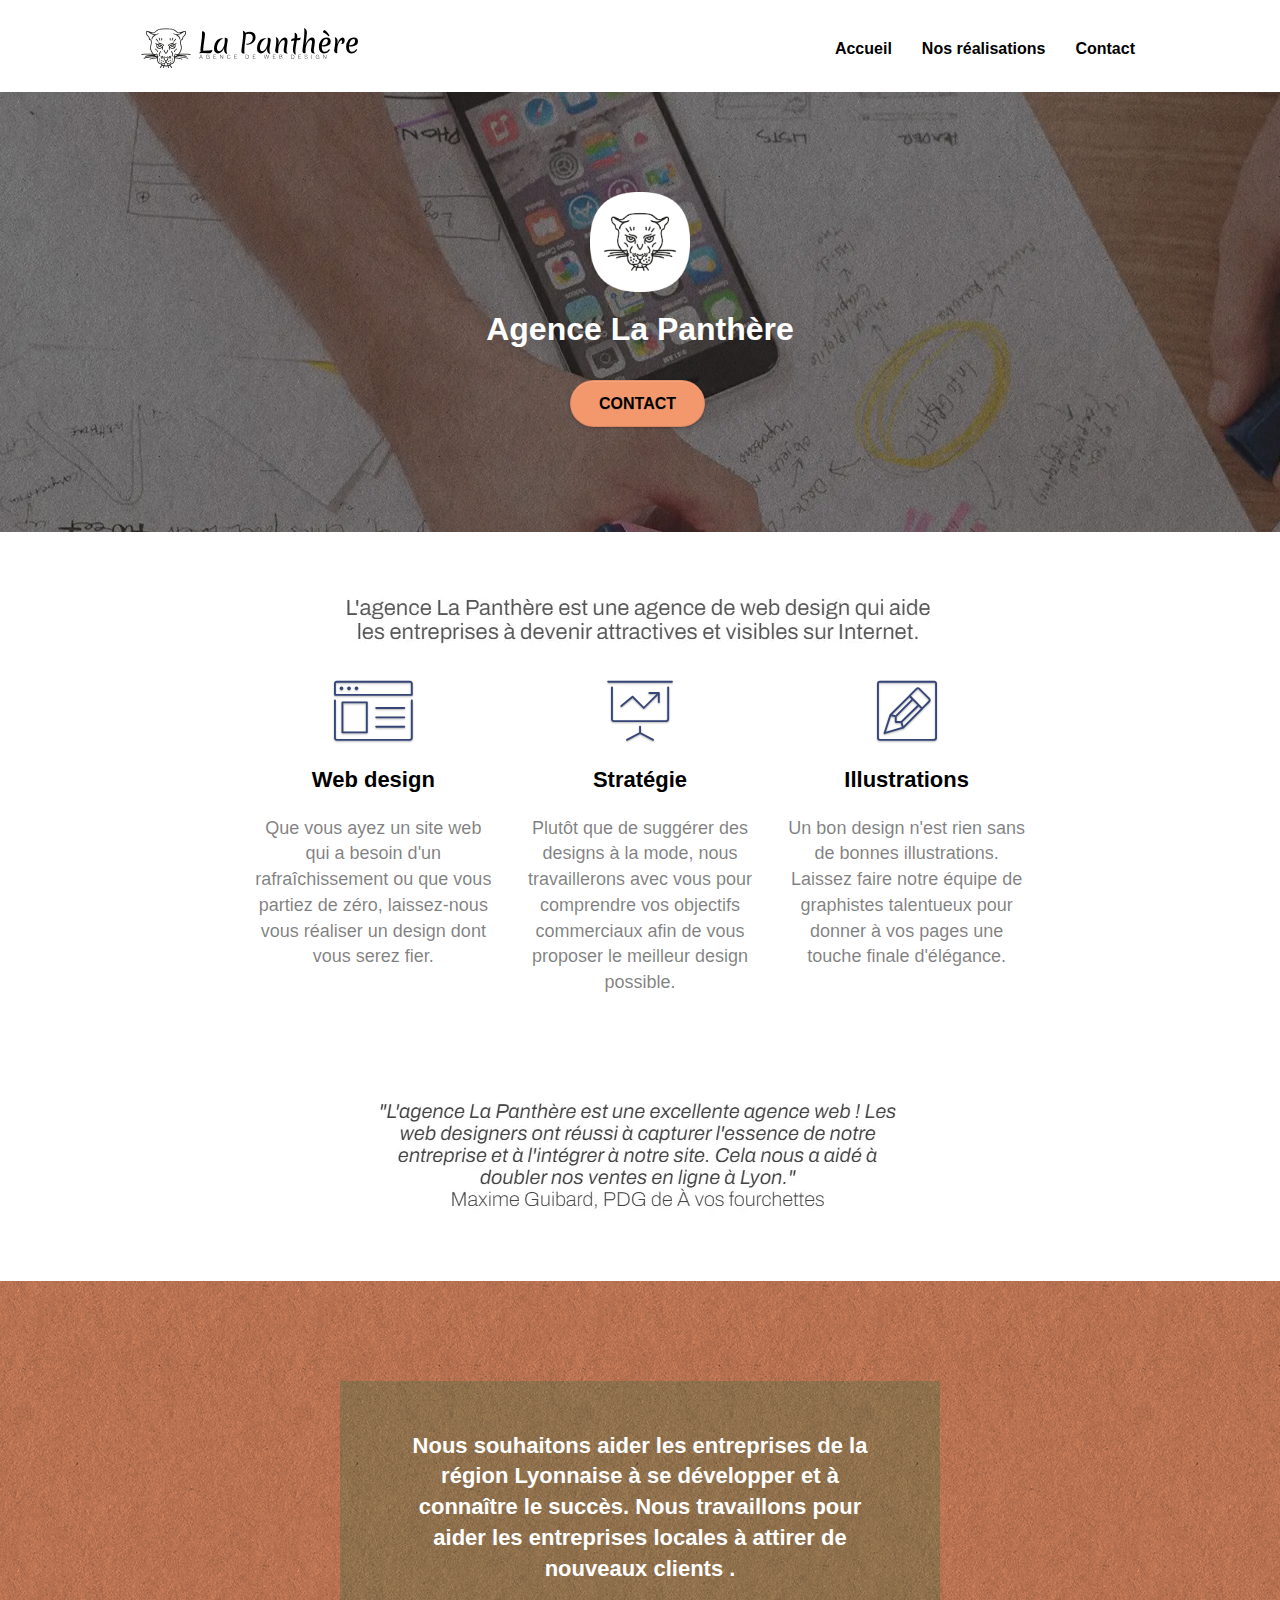
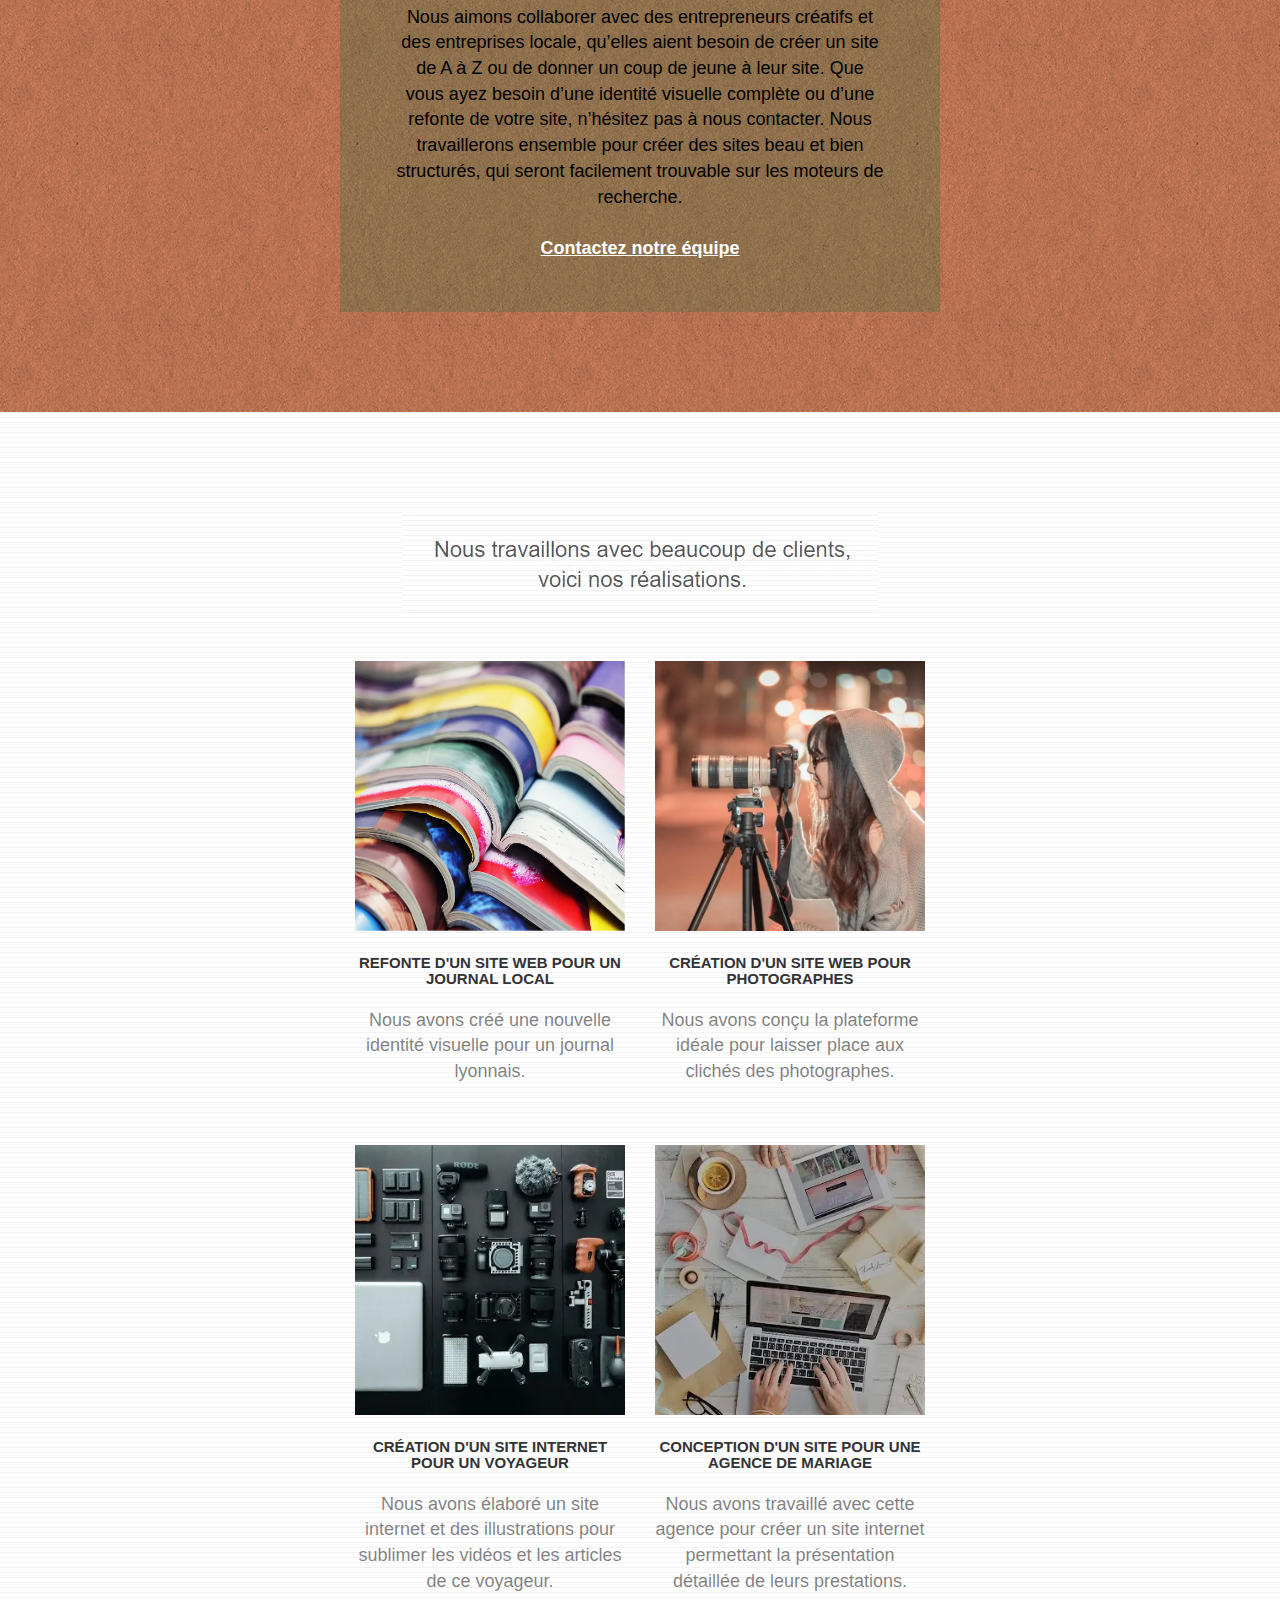
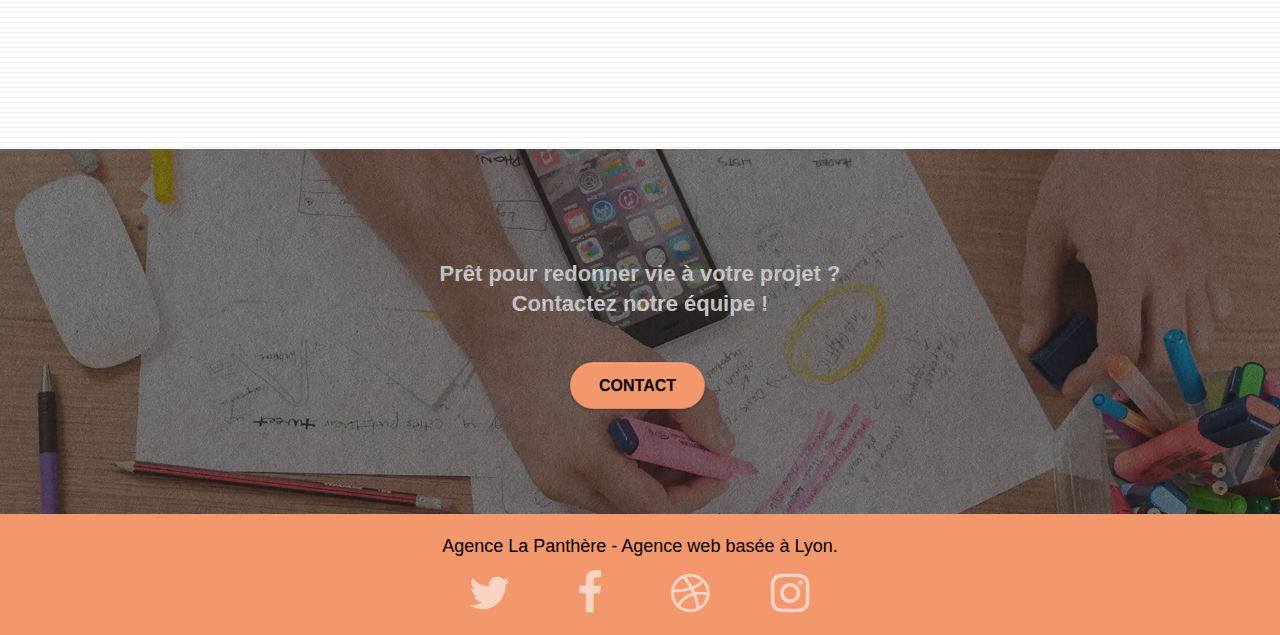
==== index.html @ e170b50f "semantique" ====
<!doctype html>
<html lang="fr">
<head>
    <meta charset="utf-8">
    
    <meta name="description" content="Agence la Panthère est une agence web et SEO, basée sur Lyon , créer votre site web">
    <meta name="viewport" content="width=device-width, initial-scale=1.0, viewport-fit=cover">
    <link rel="shortcut icon" type="image/png" href="favicon.jpg">
    
	<link rel="stylesheet" type="text/css" href="./css/bootstrap.css">
	<link rel="stylesheet" type="text/css" href="style.css">
	<link rel="stylesheet" type="text/css" href="./css/font-awesome.css">
	<link rel="stylesheet" type="text/css" href="./css/et-line.css">
	
    
	<!--<script src="./js/jquery-2.1.0.js"></script>-->
	<!--<script src="./js/bootstrap.js"></script>-->
	<!--<script src="./js/blocs.js"></script>-->
	<!--<script src="./js/jquery.touchSwipe.js"></script>-->
	<!--<script src="./js/gmaps.js" defer></script>-->
    <title>Agence La Panthère</title>

    
<!-- Analytics -->
 
<!-- Analytics END -->
    
</head>
<body>
<!-- Principal conteneur -->
<div class="page-container">
    
<!-- bloc-0 -->
<header class="bloc bgc-white l-bloc " id="bloc-0">
	<div class="container bloc-sm">

		<nav class="navbar row">
			<div class="navbar-header">
				<a class="navbar-brand" href="index.html"><img src="img/agence-la-panthere-monochrome.svg" alt="paris web design logo agence web meilleure agence" height="40" ></a>
				<button id="nav-toggle" type="button" class="ui-navbar-toggle navbar-toggle" data-toggle="collapse" data-target=".navbar-1">
					<span class="sr-only">Toggle navigation</span><span class="icon-bar"></span><span class="icon-bar"></span><span class="icon-bar"></span>
				</button>
			</div>
			<div class="collapse navbar-collapse navbar-1 special-dropdown-nav">
				<ul class="site-navigation nav navbar-nav">
					<li>
						<a href="index.html">Accueil</a>
					</li>
					<li>
						<!-- Ajout du lien ancre le bloc portfolio -->
						<a href="#bloc-4-portfolio">Nos réalisations</a>
					</li>
					<li>
						<a href="contact.html">Contact</a>
					</li>
				</ul>
			</div>
		</nav>
	</div>
</header>
<!-- bloc-0 END -->

<!-- bloc-1-presentation -->
<main>
	<section class="bloc bgc-dark-slate-blue bg-banniere d-bloc bg-t-edge bloc-bg-texture texture-paper b-parallax" id="bloc-1-hero">
		<div class="container bloc-lg">
			<div class="row tight-width-whitespace">
				<div class="col-sm-12">
					<img src="img/logo.webp" class="center-block image-resize-mode" width="100" alt="Agence La Panthère, agence web paris, création logo paris" >
					<h1 class="text-center hero-bloc-text tc-white ">
						Agence La Panthère
					</h1>
					<div class="text-center">
						<a href="contact.html" class="btn btn-lg btn-clean btn-rd cta-hero btn-atomic-tangerine" id="cta-hero">Contact</a>
					</div>
				</div>
			</div>
		</div>
	</section>
	<!-- bloc-1-presentation END -->

	<!-- bloc-2-services -->
	<section class="bloc bgc-white l-bloc" id="bloc-2-services">
		<div class="container bloc-md">
			<div class="row">
				<div class="col-sm-12 text-center">
					<img alt="agence web, agence web paris, web design paris, stratégie web" src="img/title.webp" >
				</div>
			</div>
			<div class="row voffset-lg med-width-whitespace">
				<article class="col-sm-4">
					<div class="text-center">
						<span class="et-icon-browser sm-shadow icon-dark-slate-blue icons icon-lg"></span>
					</div>
					<h2 class="mg-md text-center">
						Web design
					</h2>
					<p class="text-center ">
						Que vous ayez un site web qui a besoin d'un rafraîchissement ou que vous partiez de zéro, laissez-nous vous réaliser un design dont vous serez fier.
					</p>
				</article>
				<article class="col-sm-4">
					<div class="text-center">
						<span class="et-icon-presentation sm-shadow icon-dark-slate-blue icons icon-lg"></span>
					</div>
					<h2 class="mg-md text-center">
						Stratégie
					</h2>
					<p class="text-center ">
						Plutôt que de suggérer des designs à la mode, nous travaillerons avec vous pour comprendre vos objectifs commerciaux afin de vous proposer le meilleur design possible.<br>
					</p>
				</article>
				<article class="col-sm-4">
					<div class="text-center">
						<span class="et-icon-edit sm-shadow icon-dark-slate-blue icons icon-lg"></span>
					</div>
					<h2 class="mg-md text-center">
						Illustrations
					</h2>
					<p class="text-center ">
						Un bon design n'est rien sans de bonnes illustrations. Laissez faire notre équipe de graphistes talentueux pour donner à vos pages une touche finale d'élégance.
					</p>
				</article>
			</div>
			<div class="row voffset-lg voffset">
				<div class="col-xs-12 col-md-8 col-md-offset-2 text-center">
					<img alt="agence web, agence web paris, web design paris, stratégie web" src="img/citation.webp" >
				</div>
			</div>
		</div>
	</section>
	<!-- bloc-2-services END -->

	<!-- bloc-3-description -->
	<section class="bloc tc-white bgc-atomic-tangerine bg-presentation d-bloc bloc-bg-texture texture-paper b-parallax" id="bloc-3-what-i-do">
		<div class="container bloc-lg">
			<div class="row tight-width-whitespace black-background">
				<div class="col-sm-12">
					<h2 class="mg-md text-center tc-white">
						Nous souhaitons aider les entreprises de la région Lyonnaise à se développer et à connaître le succès. Nous travaillons pour aider les entreprises locales à attirer de nouveaux clients .<br>
					</h2>
					<p class="text-center white">
						Nous aimons collaborer avec des entrepreneurs créatifs et des entreprises locale, qu’elles aient besoin de créer un site de A à Z ou de donner un coup de jeune à leur site. Que vous ayez besoin d’une identité visuelle complète ou d’une refonte de votre site, n’hésitez pas à nous contacter. Nous travaillerons ensemble pour créer des sites beau et bien structurés, qui seront facilement trouvable sur les moteurs de recherche. <br><br><a class="ltc-white bold-link" href="page2.html">Contactez notre équipe</a><br>
					</p>
				</div>
			</div>
		</div>
	</section>
	<!-- bloc-3-description END -->

	<!-- bloc-4-portfolio -->
	<section class="bloc bgc-white bg-lines-h2-bg bg-repeat l-bloc" id="bloc-4-portfolio">
		<div class="container bloc-lg">
			<div class="row">
				<div class="col-sm-12 text-center">
					<img alt="agence web, agence web paris, web design paris, stratégie web" src="img/title2.webp" >
				</div>
			</div>
			<div class="row tight-width-whitespace portfolio-row">
				<div class="col-sm-6">
					<figure>
						<a href="#" data-lightbox="img/journal_local.webp" data-gallery-id="gallery-1" data-caption="Refonte d'un site web pour un journal local" data-frame="snapshot-lb"><img src="img/journal_local.webp" alt="paris web design logo agence web meilleure agence et refonte site web journal" class="img-responsive portfolio-thumb" ></a>
						<h3 class="mg-md text-center">
							Refonte d'un site web pour un journal local
						</h3>
					</figure>
					<p class="text-center">
						Nous avons créé une nouvelle identité visuelle pour un journal lyonnais.
					</p>
				</div>
				<div class="col-sm-6">
					<figure>
						<a href="#" data-lightbox="img/photographe.webp" data-gallery-id="gallery-1" data-caption="Création d'un site web pour photographes" data-frame="snapshot-lb"><img src="img/photographe.webp" class="img-responsive portfolio-thumb" alt="paris web design logo agence web meilleure agence, Création d'un site web pour photographes" ></a>
						<h3 class="mg-md text-center">
							Création d'un site web pour photographes
						</h3>
					</figure>
					<p class="text-center">
						Nous avons conçu la plateforme idéale pour laisser place aux clichés des photographes.
					</p>
				</div>
			</div>
			<div class="row tight-width-whitespace portfolio-row">
				<div class="col-sm-6">
					<figure>
						<a href="#" data-lightbox="img/voyageur.webp" data-gallery-id="gallery-1" data-caption="Création d'un site internet pour un voyageur" data-frame="snapshot-lb"><img src="img/voyageur.webp" class="img-responsive portfolio-thumb" alt="paris web design logo agence web meilleure agence, Création d'un site web pour voyageur"></a>
						<h3 class="mg-md text-center">
							Création d'un site internet pour un voyageur
						</h3>
					</figure>
					<p class="text-center">
						Nous avons élaboré un site internet et des illustrations pour sublimer les vidéos et les articles de ce voyageur.
					</p>
				</div>
				<div class="col-sm-6">
					<figure>
						<a href="#" data-lightbox="img/agence_mariage.webp" data-gallery-id="gallery-1" data-caption="Conception d'un site pour une agence de mariage" data-frame="snapshot-lb"><img src="img/agence_mariage.webp" class="img-responsive portfolio-thumb" alt="paris web design logo agence web meilleure agence, Création d'un site web pour agence de mariage" ></a>
						<h3 class="mg-md text-center">
							Conception d'un site pour une agence de mariage
						</h3>
					</figure>
					<p class="text-center">
						Nous avons travaillé avec cette agence pour créer un site internet permettant la présentation détaillée de leurs prestations.
					</p>
				</div>
			</div>
		</div>
	</section>
	<!-- bloc-4-portfolio END -->

	<!-- bloc-5-contact -->
	<section class="bloc bgc-dark-slate-blue bg-banniere d-bloc bloc-bg-texture texture-paper" id="bloc-5-cta">
		<div class="container bloc-lg">
			<div class="row">
				<h2 class="mg-md text-center tc-white">
					Prêt pour redonner vie à votre projet ?<br>Contactez notre équipe !
				</h2>
				<div class="col-sm-12 text-center">
					<a href="contact.html" class="btn btn-atomic-tangerine btn-clean btn-rd btn-lg cta-hero">Contact</a>
				</div>
			</div>
		</div>
	</section>
</main>
<!-- bloc-5-contact END -->

<!-- Footer - bloc-8 -->
<footer class="bloc bgc-atomic-tangerine d-bloc" id="bloc-8">
	<div class="container bloc-sm">
		<div class="row">
			<div class="col-sm-12">
				<p class="text-center white">
					Agence La Panthère - Agence web basée à Lyon.<br>
				</p>
				<div class="row row-no-gutters social">
					<div class="col-sm-3">
						<div class="text-center">
							<a class="social" href="https://twitter.com/?lang=fr" target="_blank" title="Twitter" rel="noreferrer noopener"><span class="fa fa-twitter icon-md"></span></a>
						</div>
					</div>
					<div class="col-sm-3">
						<div class="text-center">
							<a class="social" href="https://fr-fr.facebook.com/" target="_blank" title="Facebook" rel="noreferrer noopener"><span class="fa fa-facebook icon-md"></span></a>
						</div>
					</div>
					<div class="col-sm-3">
						<div class="text-center">
							<a class="social" href="https://dribbble.com/" target="_blank" title="Dribbble" rel="noreferrer noopener"><span class="fa fa-dribbble icon-md"></span></a>
						</div>
					</div>
					<div class="col-sm-3">
						<div class="text-center">
							<a class="social" href="https://www.instagram.com/?hl=fr" target="_blank" title="Instagram" rel="noreferrer noopener"><span class="fa fa-instagram icon-md"></span></a>
						</div>
					</div>
				</div>
			</div>
		</div>
	</div>
</footer>
<!-- Footer - bloc-8 END -->

</div>
<!-- Principal conteneur END -->
    

</body>
</html>
---- style.css ----
body {
    margin: 0;
    padding: 0;
    background: #FFF;
    overflow-x: hidden;
    -webkit-font-smoothing: antialiased;
    -moz-osx-font-smoothing: grayscale;
}

a,
button {
    transition: all .3s ease-in-out;
    outline: none!important;
}

a:hover {
    text-decoration: none;
    cursor: pointer;
}

#page-loading-blocs-notifaction {
    position: fixed;
    top: 0;
    bottom: 0;
    width: 100%;
    z-index: 100000;
    background: #FFFFFF url("img/pageload-spinner.gif") no-repeat center center;
}

.bloc {
    width: 100%;
    clear: both;
    background: 50% 50% no-repeat;
    padding: 0 50px;
    -webkit-background-size: cover;
    -moz-background-size: cover;
    -o-background-size: cover;
    background-size: cover;
    position: relative;
}

.bloc .container {
    padding-left: 0;
    padding-right: 0;
}

.bloc-lg {
    padding: 100px 50px;
}

.bloc-md {
    padding: 50px;
}

.bloc-sm {
    padding: 20px 50px;
}

.bg-center,
.bg-l-edge,
.bg-r-edge,
.bg-t-edge,
.bg-b-edge,
.bg-tl-edge,
.bg-bl-edge,
.bg-tr-edge,
.bg-br-edge,
.bg-repeat {
    -webkit-background-size: auto!important;
    -moz-background-size: auto!important;
    -o-background-size: auto!important;
    background-size: auto!important;
}

.bg-repeat {
    background: repeat;
}

.bg-t-edge {
    background: top no-repeat;
}

.bloc-bg-texture::before {
    content: "";
    background-size: 2px 2px;
    position: absolute;
    top: 0;
    bottom: 0;
    left: 0;
    right: 0;
}

.texture-paper::before {
    background: url("img/texture-paper.png");
    background-size: 280px 280px;
}

.b-parallax {
    background-attachment: fixed;
}

.d-bloc {
    color: rgba(255, 255, 255, .7);
}

.d-bloc button:hover {
    color: rgba(255, 255, 255, .9);
}

.d-bloc .icon-round,
.d-bloc .icon-square,
.d-bloc .icon-rounded,
.d-bloc .icon-semi-rounded-a,
.d-bloc .icon-semi-rounded-b {
    border-color: rgba(255, 255, 255, .9);
}

.d-bloc .divider-h span {
    border-color: rgba(255, 255, 255, .2);
}

.d-bloc .a-btn,
.d-bloc .navbar a,
.d-bloc .navbar-brand,
.d-bloc a .icon-sm,
.d-bloc a .icon-md,
.d-bloc a .icon-lg,
.d-bloc a .icon-xl,
.d-bloc h1 a,
.d-bloc h2 a,
.d-bloc h3 a,
.d-bloc h4 a,
.d-bloc h5 a,
.d-bloc h6 a,
.d-bloc p a {
    color: rgba(255, 255, 255, .6);
}

.d-bloc .a-btn:hover,
.d-bloc .navbar a:hover,
.d-bloc .navbar-brand:hover,
.d-bloc a:hover .icon-sm,
.d-bloc a:hover .icon-md,
.d-bloc a:hover .icon-lg,
.d-bloc a:hover .icon-xl,
.d-bloc h1 a:hover,
.d-bloc h2 a:hover,
.d-bloc h3 a:hover,
.d-bloc h4 a:hover,
.d-bloc h5 a:hover,
.d-bloc h6 a:hover,
.d-bloc p a:hover {
    color: rgba(255, 255, 255, 1);
}

.d-bloc .navbar-toggle .icon-bar {
    background: rgba(255, 255, 255, 1);
}

.d-bloc .btn-wire,
.d-bloc .btn-wire:hover {
    color: rgba(255, 255, 255, 1);
    border-color: rgba(255, 255, 255, 1);
}

.d-bloc .panel {
    color: rgba(0, 0, 0, .5);
}

.d-bloc .panel button:hover {
    color: rgba(0, 0, 0, .7);
}

.d-bloc .panel icon {
    border-color: rgba(0, 0, 0, .7);
}

.d-bloc .panel .divider-h span {
    border-color: rgba(0, 0, 0, .1);
}

.d-bloc .panel .a-btn {
    color: rgba(0, 0, 0, .6);
}

.d-bloc .panel .a-btn:hover {
    color: rgba(0, 0, 0, 1);
}

.d-bloc .panel .btn-wire,
.d-bloc .panel .btn-wire:hover {
    color: rgba(0, 0, 0, .7);
    border-color: rgba(0, 0, 0, .3);
}

.d-bloc .panel,
.l-bloc {
    color: rgba(0, 0, 0, .5);
}

.d-bloc .panel button:hover,
.l-bloc button:hover {
    color: rgba(0, 0, 0, .7);
}

.l-bloc .icon-round,
.l-bloc .icon-square,
.l-bloc .icon-rounded,
.l-bloc .icon-semi-rounded-a,
.l-bloc .icon-semi-rounded-b {
    border-color: rgba(0, 0, 0, .7);
}

.d-bloc .panel .divider-h span,
.l-bloc .divider-h span {
    border-color: rgba(0, 0, 0, .1);
}

.d-bloc .panel .a-btn,
.l-bloc .a-btn,
.l-bloc .navbar a,
.l-bloc .navbar-brand,
.l-bloc a .icon-sm,
.l-bloc a .icon-md,
.l-bloc a .icon-lg,
.l-bloc a .icon-xl,
.l-bloc h1 a,
.l-bloc h2 a,
.l-bloc h3 a,
.l-bloc h4 a,
.l-bloc h5 a,
.l-bloc h6 a,
.l-bloc p a {
    color: rgba(0, 0, 0, .6);
}

.d-bloc .panel .a-btn:hover,
.l-bloc .a-btn:hover,
.l-bloc .navbar a:hover,
.l-bloc .navbar-brand:hover,
.l-bloc a:hover .icon-sm,
.l-bloc a:hover .icon-md,
.l-bloc a:hover .icon-lg,
.l-bloc a:hover .icon-xl,
.l-bloc h1 a:hover,
.l-bloc h2 a:hover,
.l-bloc h3 a:hover,
.l-bloc h4 a:hover,
.l-bloc h5 a:hover,
.l-bloc h6 a:hover,
.l-bloc p a:hover {
    color: rgba(0, 0, 0, 1);
}

.l-bloc .navbar-toggle .icon-bar {
    color: rgba(0, 0, 0, .6);
}

.d-bloc .panel .btn-wire,
.d-bloc .panel .btn-wire:hover,
.l-bloc .btn-wire,
.l-bloc .btn-wire:hover {
    color: rgba(0, 0, 0, .7);
    border-color: rgba(0, 0, 0, .3);
}

.voffset {
    margin-top: 30px;
}

.voffset-lg {
    margin-top: 80px;
}

.row-no-gutters {
    margin-right: 0;
    margin-left: 0;
}

.row.row-no-gutters > [class^="col-"],
.row.row-no-gutters > [class*=" col-"] {
    padding-right: 0;
    padding-left: 0;
}

#bloc-1-hero h1 {
    font-size: 32px;
}

.navbar {
    margin-bottom: 0;
    z-index: 1;
}

.navbar-brand {
    height: auto;
    padding: 3px 15px;
    font-size: 25px;
    font-weight: normal;
    font-weight: 600;
    line-height: 44px;
}

.navbar-brand img {
    max-height: 200px;
    margin: 0 5px 0 0;
    display: inline;
}

.navbar-brand img[src$=svg] {
    min-width: 100px;
}

.nav-center .navbar-brand img {
    margin: 0;
}

.navbar .nav {
    padding-top: 2px;
    margin-right: -16px;
    float: right;
    z-index: 1;
}

.nav > li {
    float: left;
    margin-top: 4px;
    font-size: 16px;
}

.navbar-nav .open .dropdown-menu > li > a {
    text-align: inherit;
}

.nav > li a:hover,
.nav > li a:focus {
    background: transparent;
}

.navbar-toggle {
    margin: 10px 10px 0 0;
    border: 0px;
}

.navbar-toggle:hover {
    background: transparent!important;
}

.navbar-toggle .icon-bar {
    background-color: rgba(0, 0, 0, .5);
    width: 26px;
}

.nav-invert .navbar .nav {
    float: left;
}

.nav-invert .navbar-header,
.nav-invert .navbar-brand {
    float: right;
    position: relative;
    z-index: 2;
}

@media (min-width: 768px) {
    .site-navigation {
        position: absolute;
        top: 50%;
        right: 20px;
        transform: translate(0, -50%);
        -webkit-transform: translateY(-50%);
    }
    .nav > li .dropdown-menu a,
    .nav > li .dropdown-menu a:hover {
        color: #484848;
    }
    .nav-invert .site-navigation {
        left: 0;
        right: 0;
    }
    .nav-center {
        text-align: center;
    }
    .nav-center .navbar-header {
        width: 100%;
    }
    .nav-center .navbar-header,
    .nav-center .navbar-brand,
    .nav-center .nav > li {
        float: none;
        display: inline-block;
    }
    .nav-center .site-navigation {
        position: relative;
        width: 100%;
        right: 0;
        margin-right: 0px;
        margin-top: 20px;
    }
    .nav-center.mini-nav .navbar-toggle {
        float: none;
        margin: 10px auto 0;
    }
}

.nav > li > .dropdown a {
    background: none!important;
    display: block;
    padding: 14px 15px;
}

nav .caret {
    margin: 0 5px;
}

.dropdown-menu .dropdown-menu {
    top: -8px;
    left: 100%;
}

.dropdown-menu .dropmenu-flow-right {
    top: 100%;
    left: 0;
    margin-left: -1px;
    border-top-left-radius: 0;
    border-top-right-radius: 0;
}

.dropdown-menu .dropdown span {
    border: 4px solid black;
    border-top-color: transparent;
    border-right-color: transparent;
    border-bottom-color: transparent;
    margin: 6px -5px 0 0!important;
    float: right;
}

.mg-md {
    margin-top: 10px;
    margin-bottom: 20px;
}

.mg-lg {
    margin-top: 10px;
    margin-bottom: 40px;
}

.btn {
    margin: 0 5px 5px 0;
}

.btn.pull-right {
    margin: 0 0 5px 5px;
}

.btn-d,
.btn-d:hover,
.btn-d:focus {
    color: #FFF;
    background: rgba(0, 0, 0, .3);
}

button {
    outline: none!important;
}

.btn-rd {
    border-radius: 40px;
}

.btn-clean {
    border: 1px solid rgba(0, 0, 0, .08);
    border-bottom-color: rgba(0, 0, 0, .1);
    text-shadow: 0 1px 0 rgba(0, 0, 1, .1);
    box-shadow: 0 1px 3px rgba(0, 0, 1, .25), inset 0 1px 0 0 rgba(255, 255, 255, .15);
}

.icon-md {
    font-size: 45px!important;
}

.icon-lg {
    font-size: 60px!important;
}

.sm-shadow {
    text-shadow: 0 1px 2px rgba(0, 0, 0, .3);
}

.panel-sq,
.panel-sq .panel-heading,
.panel-sq .panel-footer {
    border-radius: 0;
}

.panel-rd {
    border-radius: 30px;
}

.panel-rd .panel-heading {
    border-radius: 29px 29px 0 0;
}

.panel-rd .panel-footer {
    border-radius: 0 0 29px 29px;
}

.form-control {
    border-color: rgba(0, 0, 0, .1);
    box-shadow: none;
}

.scrollToTop {
    width: 40px;
    height: 40px;
    position: fixed;
    bottom: 20px;
    right: 20px;
    opacity: 0;
    z-index: 500;
    transition: all .3s ease-in-out;
}

.scrollToTop span {
    margin-top: 6px;
}

.showScrollTop {
    font-size: 14px;
    opacity: 1;
}

a[data-lightbox] {
    position: relative;
    display: block;
    text-align: center;
}

a[data-lightbox]:hover::before {
    content: "+";
    font-family: "HelveticaNeue-Light", "Helvetica Neue Light", "Helvetica Neue", Helvetica, Arial;
    font-size: 32px;
    width: 50px;
    height: 50px;
    margin-left: -25px;
    border-radius: 50%;
    background: rgba(0, 0, 0, .6);
    color: #FFF;
    font-weight: 100;
    z-index: 1;
    position: absolute;
    top: 50%;
    transform: translateY(-50%);
    -webkit-transform: translateY(-50%);
}

a[data-lightbox]:hover img {
    opacity: 0.6;
    -webkit-animation-fill-mode: none;
    animation-fill-mode: none;
}

#lightbox-modal {
    display: flex;
    align-items: center;
}

#lightbox-modal .modal-dialog {
    width: 90%;
    max-width: 900px;
    margin: 0 auto 0;
}

#lightbox-modal .modal-dialog img {
    max-height: 90vh;
    margin: 0 auto;
}

.lightbox-caption {
    padding: 20px;
    color: #FFF;
    background: rgba(0, 0, 0, .5);
    position: absolute;
    left: 15px;
    right: 15px;
    bottom: 5px;
}

.close-lightbox {
    color: #FFF;
    font-size: 30px;
    position: absolute;
    top: 20px;
    right: 20px;
    z-index: 20;
    background: rgba(0, 0, 0, .5);
    border: none;
    line-height: 30px;
    padding: 0 9px 5px;
    opacity: 0.3;
}

.close-lightbox:hover,
.next-lightbox:hover,
.prev-lightbox:hover {
    opacity: 1.0;
    color: #FFF;
}

.next-lightbox,
.prev-lightbox {
    font-size: 20px;
    color: rgba(255, 255, 255, .9);
    background: rgba(0, 0, 0, .5);
    transition: all .2s ease-in-out;
    position: absolute;
    top: 45%;
    z-index: 1;
    opacity: 0.4;
}

.next-lightbox {
    padding: 6px 8px 1px 13px;
    right: 25px;
}

.prev-lightbox {
    padding: 6px 13px 1px 10px;
    left: 25px;
}

.snapshot-lb .modal-body {
    padding-bottom: 45px;
}

.snapshot-lb .lightbox-caption {
    padding: 0;
    color: rgba(0, 0, 0, .5);
    background: none;
}

h1,
h2,
h3,
h4,
h5,
h6,
label,
.btn,
a {
    font-family: "helvetica";
    font-weight: bold;
    color: black !important;
}

.container {
    max-width: 1000px;
}

.hero-bloc-text {
    font-size: 38px;
}

.hero-bloc-text-sub {
    font-size: 36px;
}

.statement-bloc-text {
    line-height: 26px;
    font-style: italic;
    font-size: 20px;
    text-align: center;
    font-weight: lighter;
    max-width: 520px;
    margin: auto auto auto auto;
}

p {
    font-size: 18px;
}

.tight-width-whitespace {
    max-width: 600px;
    margin: auto auto auto auto;
}

.h1 {
    font-size: 20px;
    font-family: "Open Sans";
}

.cta-hero {
    margin-top: 22px;
    color: #FFFFFF!important;
    text-transform: uppercase;
    padding: 12px 28px 12px 28px;
    font-size: 16px;
    font-weight: 700;
}

.social {
    max-width: 400px;
    margin: auto auto auto auto;
}

h2 {
    font-size: 22px;
    line-height: 1.4em;
}

h3 {
    font-size: 15px;
    text-transform: uppercase;
    font-weight: 700;
    color: #333333!important;
}

.med-width-whitespace {
    max-width: 800px;
    margin: auto auto auto auto;
    box-shadow: 0px 0px 0px #000000;
}

h1 {
    color: white!important;
}

h4 {
    color: #333333!important;
}

.icons {
    margin-bottom: 14px;
    margin-top: 24px;
}

.white {
    color: black!important;
}

.portfolio-thumb {
    margin-bottom: 24px;
}

.portfolio-row {
    margin-bottom: 44px;
    margin-top: 50px;
}

.avatar {
    box-shadow: 0px 4px 9px rgba(0, 0, 0, 0.3);
}

.black-background {
    background-color: rgba(165, 147, 99, 0.7);
    padding: 40px 40px 40px 40px;
}

.bold-link {
    font-weight: 900;
    text-decoration: underline!important;
}

.bgc-white {
    background-color: #FFFFFF;
}

.bgc-dark-slate-blue {
    background-color: #364577;
}

.bgc-atomic-tangerine {
    background-color: #F3976C;
}

.tc-white {
    color:#FFFFFF!important;
}

.btn-atomic-tangerine {
    background: #F3976C;
    color:black!important;
}

.btn-atomic-tangerine:hover {
    background: #c27956!important;
    color: #FFFFFF!important;
}

.ltc-white {
    color: #FFFFFF!important;
}

.ltc-white:hover {
    color: #3b3939!important;
}

.ltc-atomic-tangerine {
    color: #F3976C!important;
}

.ltc-atomic-tangerine:hover {
    color: #c27956!important;
}

.icon-dark-slate-blue {
    color: #364577!important;
    border-color: #364577!important;
}

.bg-dots-bg {
    background-image: url("img/dots-bg.png");
}

.bg-lines-h2-bg {
    background-image: url("img/lines-h2-bg.png");
}

.bg-banniere {
    background-image: url("img/agence-la-panthere.webp");
}

.bg-presentation {
    background-image: url("img/image-de-presentation.webp");
}

@media (max-width: 1024px) {
    .bloc {
        padding-left: 20px;
        padding-right: 20px;
    }
    .bloc.full-width-bloc,
    .bloc-tile-2.full-width-bloc .container,
    .bloc-tile-3.full-width-bloc .container,
    .bloc-tile-4.full-width-bloc .container {
        padding-left: 0;
        padding-right: 0;
    }
}

@media (max-width: 992px) and (min-width: 768px) {
    .navbar .nav {
        max-width: 80%
    }
    .nav-center.navbar .nav {
        max-width: 100%
    }
}

@media only screen and (min-width: 768px) and (max-width: 1024px) and (orientation: landscape) {
    .b-parallax {
        background-attachment: scroll;
    }
}

@media only screen and (min-width: 1024px) and (max-device-width: 1366px) and (-webkit-min-device-pixel-ratio: 1.5) {
    .b-parallax {
        background-attachment: scroll;
    }
}

@media (max-width: 991px) {
    .container {
        width: 100%;
    }
    .b-parallax {
        background-attachment: scroll;
    }
    .page-container,
    #hero-bloc {
        overflow-x: hidden;
        position: relative;
    }
    .bloc {
        padding-left: constant(safe-area-inset-left);
        padding-right: constant(safe-area-inset-right);
    }
    .bloc-group,
    .bloc-group .bloc {
        display: block;
        width: 100%;
    }
    .bloc-fill-screen .fill-bloc-top-edge,
    .bloc-fill-screen .fill-bloc-bottom-edge {
        padding: 0 20px;
        padding-left: constant(safe-area-inset-left);
        padding-right: constant(safe-area-inset-right);
    }
}

@media (max-width: 767px) {
    .page-container {
        overflow-x: hidden;
        position: relative;
    }
    h1,
    h2,
    h3,
    h4,
    h5,
    h6,
    p,
    #disqus_thread {
        padding-left: 10px!important;
        padding-right: 10px!important;
    }
    .b-parallax {
        background-attachment: scroll;
    }
    .navbar .nav {
        padding-top: 0;
        border-top: 1px solid rgba(0, 0, 0, .2);
        float: none!important;
    }
    .navbar.row {
        margin-left: 0;
        margin-right: 0;
    }
    .site-navigation {
        position: inherit;
        transform: none;
        -webkit-transform: none;
        -ms-transform: none;
    }
    .nav > li {
        margin-top: 0;
        border-bottom: 1px solid rgba(0, 0, 0, .1);
        background: rgba(0, 0, 0, .05);
        text-align: left;
        padding-left: 15px;
        width: 100%;
    }
    .nav > li:hover {
        background: rgba(0, 0, 0, .08);
    }
    .dropdown .dropdown a .caret {
        float: none;
        margin: 5px 0 0 10px!important;
        border: 4px solid black;
        border-bottom-color: transparent;
        border-right-color: transparent;
        border-left-color: transparent;
    }
    #hero-bloc .navbar .nav {
        background: rgba(0, 0, 0, .8);
    }
    #hero-bloc .navbar .nav a {
        color: rgba(255, 255, 255, .6);
    }
    .hero {
        padding: 50px 0;
    }
    .hero-nav {
        left: -1px;
        right: -1px;
    }
    .navbar-collapse {
        padding: 0;
        overflow-x: hidden;
        -webkit-box-shadow: none;
        box-shadow: none;
    }
    .navbar-brand img {
        max-height: 40px;
        width: auto;
    }
    .nav-invert .navbar-header {
        float: none;
        width: 100%;
    }
    .nav-invert .navbar-toggle {
        float: left;
        margin-left: 10px;
    }
    .bloc {
        padding-left: 0;
        padding-right: 0;
    }
    .bloc-xxl,
    .bloc-xl,
    .bloc-lg {
        padding: 40px 0;
    }
    .bloc-sm,
    .bloc-md {
        padding-left: 0;
        padding-right: 0;
    }
    .bloc-tile-2 .container,
    .bloc-tile-3 .container,
    .bloc-tile-4 .container,
    .bloc-fill-screen .fill-bloc-top-edge,
    .bloc-fill-screen .fill-bloc-bottom-edge {
        padding-left: 0;
        padding-right: 0;
    }
    .a-block {
        padding: 0 10px;
    }
    .btn-dwn {
        display: none;
    }
    .voffset {
        margin-top: 5px;
    }
    .voffset-md {
        margin-top: 20px;
    }
    .voffset-lg {
        margin-top: 30px;
    }
    form {
        padding: 5px;
    }
    .close-lightbox {
        display: inline-block;
    }
    .blocsapp-device-iphone5 {
        background-size: 216px 425px;
        padding-top: 60px;
        width: 216px;
        height: 425px;
    }
    .blocsapp-device-iphone5 img {
        width: 180px;
        height: 320px;
    }
}

@media (max-width: 400px) {
    .bloc {
        padding-left: 0;
        padding-right: 0;
    }
}

@media (max-width: 767px) {
    .bloc-mob-center-text {
        text-align: center;
    }
}
---- css/et-line.css ----
@font-face {
    font-family: et-line;
    src: url(../fonts/et-line.eot);
    src: url(../fonts/et-line.eot?#iefix) format('embedded-opentype'), url(../fonts/et-line.woff) format('woff'), url(../fonts/et-line.ttf) format('truetype'), url(../fonts/et-line.svg#et-line) format('svg');
    font-weight: 400;
    font-style: normal
}

.et-icon-adjustments,
.et-icon-alarmclock,
.et-icon-anchor,
.et-icon-aperture,
.et-icon-attachment,
.et-icon-bargraph,
.et-icon-basket,
.et-icon-beaker,
.et-icon-bike,
.et-icon-book-open,
.et-icon-briefcase,
.et-icon-browser,
.et-icon-calendar,
.et-icon-camera,
.et-icon-caution,
.et-icon-chat,
.et-icon-circle-compass,
.et-icon-clipboard,
.et-icon-clock,
.et-icon-cloud,
.et-icon-compass,
.et-icon-desktop,
.et-icon-dial,
.et-icon-document,
.et-icon-documents,
.et-icon-download,
.et-icon-dribbble,
.et-icon-edit,
.et-icon-envelope,
.et-icon-expand,
.et-icon-facebook,
.et-icon-flag,
.et-icon-focus,
.et-icon-gears,
.et-icon-genius,
.et-icon-gift,
.et-icon-global,
.et-icon-globe,
.et-icon-googleplus,
.et-icon-grid,
.et-icon-happy,
.et-icon-hazardous,
.et-icon-heart,
.et-icon-hotairballoon,
.et-icon-hourglass,
.et-icon-key,
.et-icon-laptop,
.et-icon-layers,
.et-icon-lifesaver,
.et-icon-lightbulb,
.et-icon-linegraph,
.et-icon-linkedin,
.et-icon-lock,
.et-icon-magnifying-glass,
.et-icon-map,
.et-icon-map-pin,
.et-icon-megaphone,
.et-icon-mic,
.et-icon-mobile,
.et-icon-newspaper,
.et-icon-notebook,
.et-icon-paintbrush,
.et-icon-paperclip,
.et-icon-pencil,
.et-icon-phone,
.et-icon-picture,
.et-icon-pictures,
.et-icon-piechart,
.et-icon-presentation,
.et-icon-pricetags,
.et-icon-printer,
.et-icon-profile-female,
.et-icon-profile-male,
.et-icon-puzzle,
.et-icon-quote,
.et-icon-recycle,
.et-icon-refresh,
.et-icon-ribbon,
.et-icon-rss,
.et-icon-sad,
.et-icon-scissors,
.et-icon-scope,
.et-icon-search,
.et-icon-shield,
.et-icon-speedometer,
.et-icon-strategy,
.et-icon-streetsign,
.et-icon-tablet,
.et-icon-target,
.et-icon-telescope,
.et-icon-toolbox,
.et-icon-tools,
.et-icon-tools-2,
.et-icon-trophy,
.et-icon-tumblr,
.et-icon-twitter,
.et-icon-upload,
.et-icon-video,
.et-icon-wallet,
.et-icon-wine {
    font-family: et-line;
    speak: none;
    font-style: normal;
    font-weight: 400;
    font-variant: normal;
    text-transform: none;
    line-height: 1;
    -webkit-font-smoothing: antialiased;
    -moz-osx-font-smoothing: grayscale;
    display: inline-block
}

.et-icon-mobile:before {
    content: "\e000"
}

.et-icon-laptop:before {
    content: "\e001"
}

.et-icon-desktop:before {
    content: "\e002"
}

.et-icon-tablet:before {
    content: "\e003"
}

.et-icon-phone:before {
    content: "\e004"
}

.et-icon-document:before {
    content: "\e005"
}

.et-icon-documents:before {
    content: "\e006"
}

.et-icon-search:before {
    content: "\e007"
}

.et-icon-clipboard:before {
    content: "\e008"
}

.et-icon-newspaper:before {
    content: "\e009"
}

.et-icon-notebook:before {
    content: "\e00a"
}

.et-icon-book-open:before {
    content: "\e00b"
}

.et-icon-browser:before {
    content: "\e00c"
}

.et-icon-calendar:before {
    content: "\e00d"
}

.et-icon-presentation:before {
    content: "\e00e"
}

.et-icon-picture:before {
    content: "\e00f"
}

.et-icon-pictures:before {
    content: "\e010"
}

.et-icon-video:before {
    content: "\e011"
}

.et-icon-camera:before {
    content: "\e012"
}

.et-icon-printer:before {
    content: "\e013"
}

.et-icon-toolbox:before {
    content: "\e014"
}

.et-icon-briefcase:before {
    content: "\e015"
}

.et-icon-wallet:before {
    content: "\e016"
}

.et-icon-gift:before {
    content: "\e017"
}

.et-icon-bargraph:before {
    content: "\e018"
}

.et-icon-grid:before {
    content: "\e019"
}

.et-icon-expand:before {
    content: "\e01a"
}

.et-icon-focus:before {
    content: "\e01b"
}

.et-icon-edit:before {
    content: "\e01c"
}

.et-icon-adjustments:before {
    content: "\e01d"
}

.et-icon-ribbon:before {
    content: "\e01e"
}

.et-icon-hourglass:before {
    content: "\e01f"
}

.et-icon-lock:before {
    content: "\e020"
}

.et-icon-megaphone:before {
    content: "\e021"
}

.et-icon-shield:before {
    content: "\e022"
}

.et-icon-trophy:before {
    content: "\e023"
}

.et-icon-flag:before {
    content: "\e024"
}

.et-icon-map:before {
    content: "\e025"
}

.et-icon-puzzle:before {
    content: "\e026"
}

.et-icon-basket:before {
    content: "\e027"
}

.et-icon-envelope:before {
    content: "\e028"
}

.et-icon-streetsign:before {
    content: "\e029"
}

.et-icon-telescope:before {
    content: "\e02a"
}

.et-icon-gears:before {
    content: "\e02b"
}

.et-icon-key:before {
    content: "\e02c"
}

.et-icon-paperclip:before {
    content: "\e02d"
}

.et-icon-attachment:before {
    content: "\e02e"
}

.et-icon-pricetags:before {
    content: "\e02f"
}

.et-icon-lightbulb:before {
    content: "\e030"
}

.et-icon-layers:before {
    content: "\e031"
}

.et-icon-pencil:before {
    content: "\e032"
}

.et-icon-tools:before {
    content: "\e033"
}

.et-icon-tools-2:before {
    content: "\e034"
}

.et-icon-scissors:before {
    content: "\e035"
}

.et-icon-paintbrush:before {
    content: "\e036"
}

.et-icon-magnifying-glass:before {
    content: "\e037"
}

.et-icon-circle-compass:before {
    content: "\e038"
}

.et-icon-linegraph:before {
    content: "\e039"
}

.et-icon-mic:before {
    content: "\e03a"
}

.et-icon-strategy:before {
    content: "\e03b"
}

.et-icon-beaker:before {
    content: "\e03c"
}

.et-icon-caution:before {
    content: "\e03d"
}

.et-icon-recycle:before {
    content: "\e03e"
}

.et-icon-anchor:before {
    content: "\e03f"
}

.et-icon-profile-male:before {
    content: "\e040"
}

.et-icon-profile-female:before {
    content: "\e041"
}

.et-icon-bike:before {
    content: "\e042"
}

.et-icon-wine:before {
    content: "\e043"
}

.et-icon-hotairballoon:before {
    content: "\e044"
}

.et-icon-globe:before {
    content: "\e045"
}

.et-icon-genius:before {
    content: "\e046"
}

.et-icon-map-pin:before {
    content: "\e047"
}

.et-icon-dial:before {
    content: "\e048"
}

.et-icon-chat:before {
    content: "\e049"
}

.et-icon-heart:before {
    content: "\e04a"
}

.et-icon-cloud:before {
    content: "\e04b"
}

.et-icon-upload:before {
    content: "\e04c"
}

.et-icon-download:before {
    content: "\e04d"
}

.et-icon-target:before {
    content: "\e04e"
}

.et-icon-hazardous:before {
    content: "\e04f"
}

.et-icon-piechart:before {
    content: "\e050"
}

.et-icon-speedometer:before {
    content: "\e051"
}

.et-icon-global:before {
    content: "\e052"
}

.et-icon-compass:before {
    content: "\e053"
}

.et-icon-lifesaver:before {
    content: "\e054"
}

.et-icon-clock:before {
    content: "\e055"
}

.et-icon-aperture:before {
    content: "\e056"
}

.et-icon-quote:before {
    content: "\e057"
}

.et-icon-scope:before {
    content: "\e058"
}

.et-icon-alarmclock:before {
    content: "\e059"
}

.et-icon-refresh:before {
    content: "\e05a"
}

.et-icon-happy:before {
    content: "\e05b"
}

.et-icon-sad:before {
    content: "\e05c"
}

.et-icon-facebook:before {
    content: "\e05d"
}

.et-icon-twitter:before {
    content: "\e05e"
}

.et-icon-googleplus:before {
    content: "\e05f"
}

.et-icon-rss:before {
    content: "\e060"
}

.et-icon-tumblr:before {
    content: "\e061"
}

.et-icon-linkedin:before {
    content: "\e062"
}

.et-icon-dribbble:before {
    content: "\e063"
}
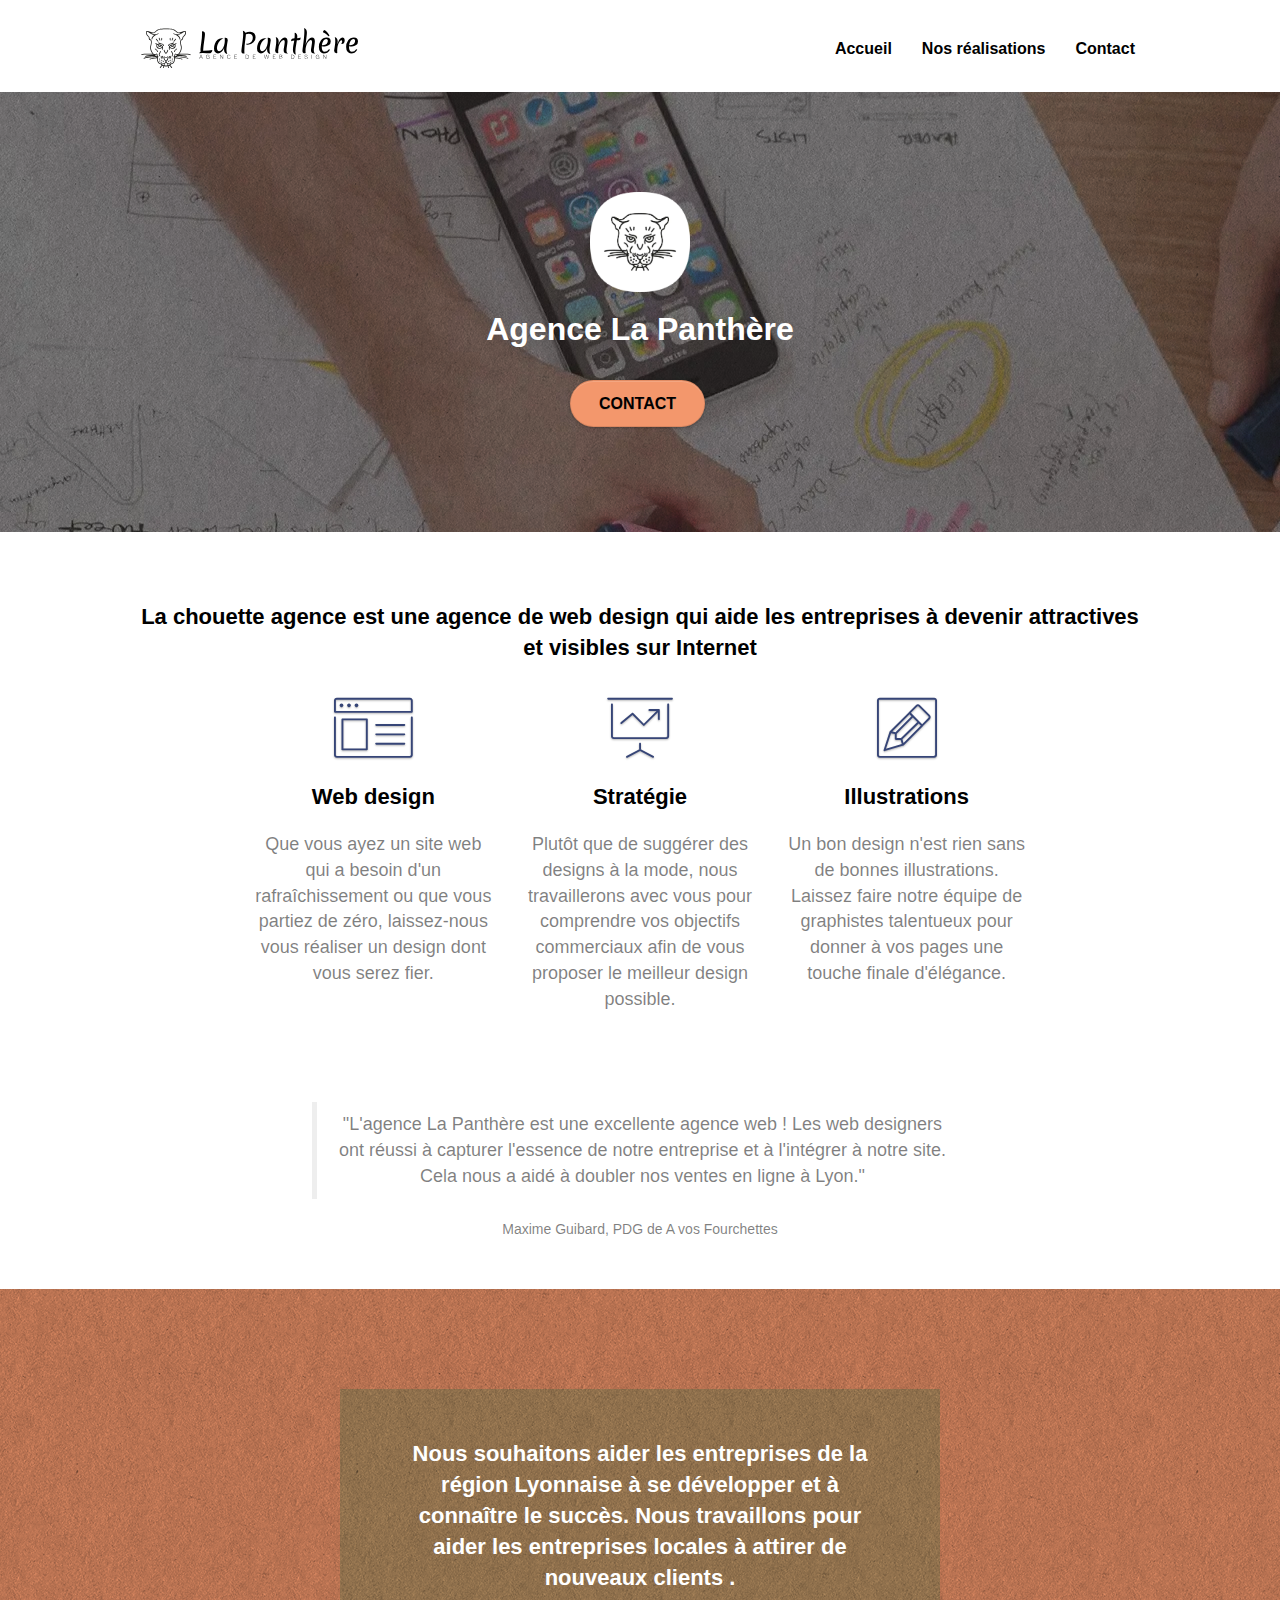
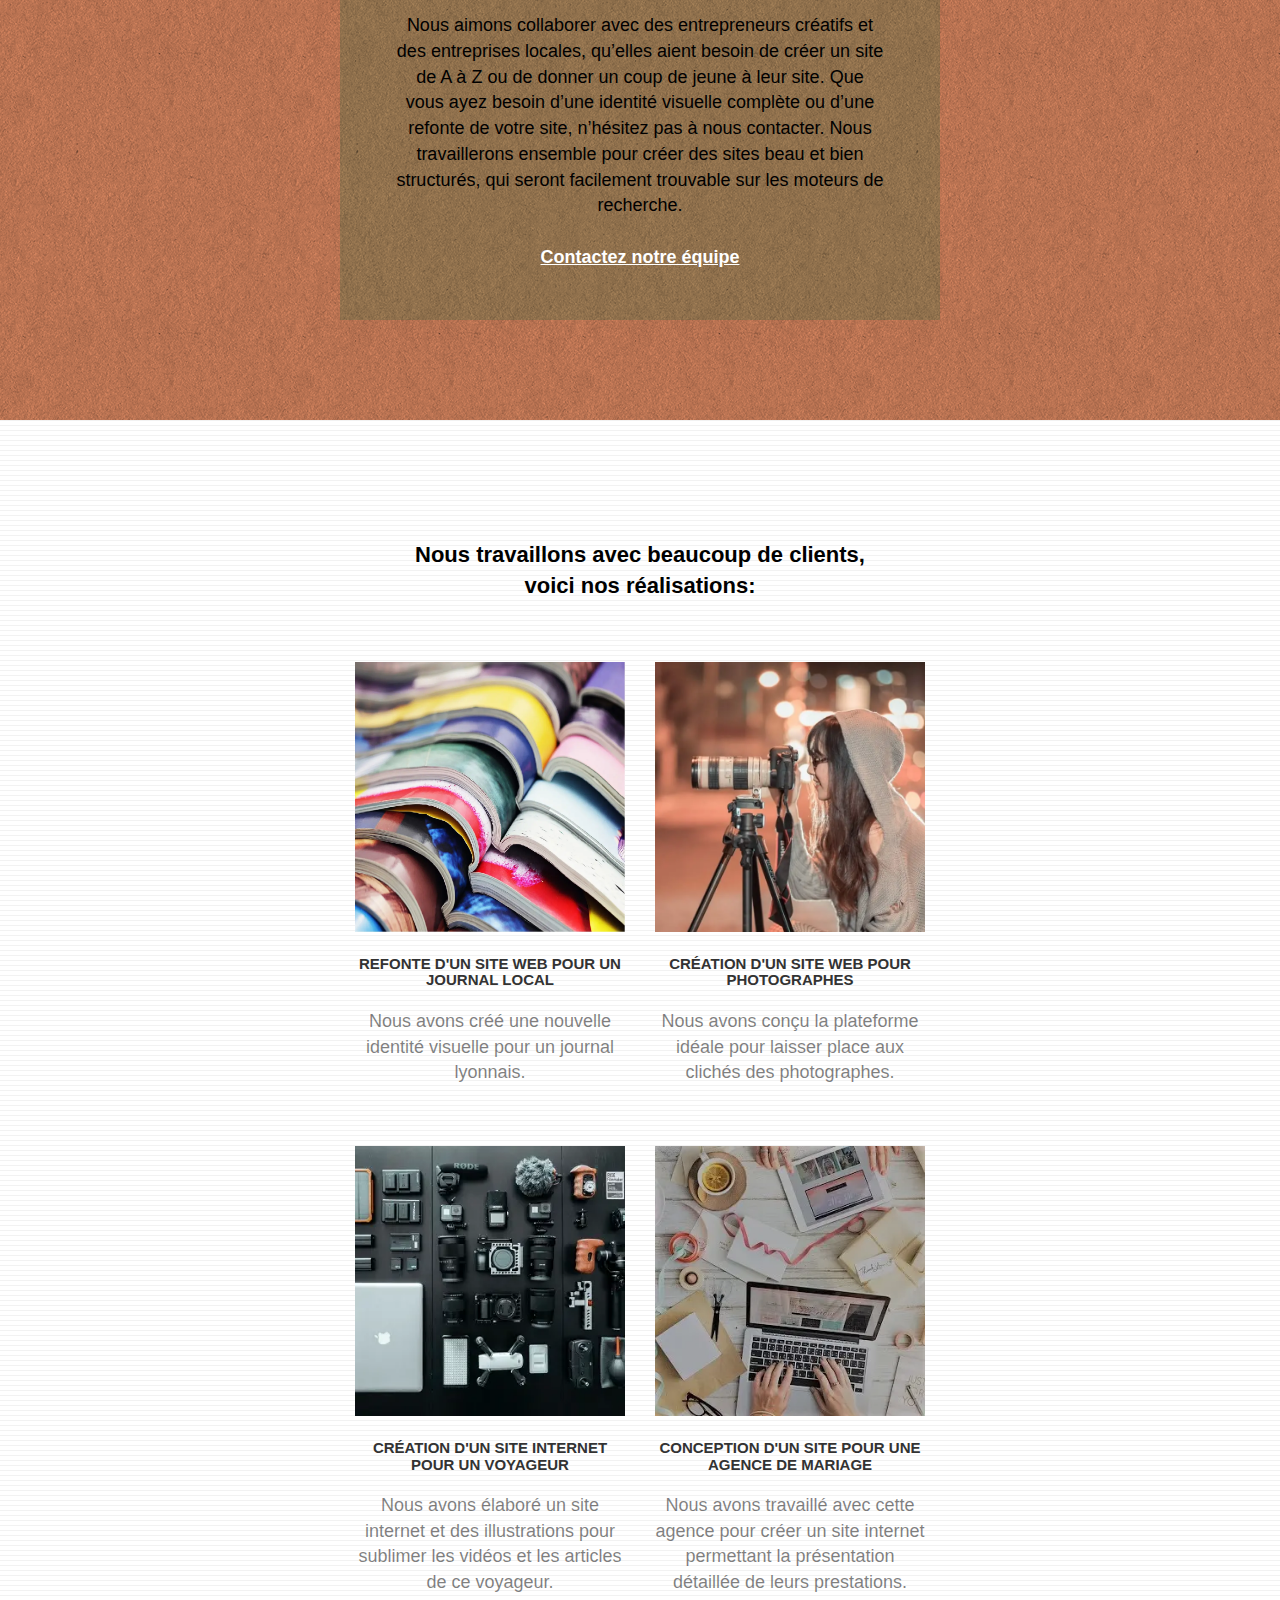
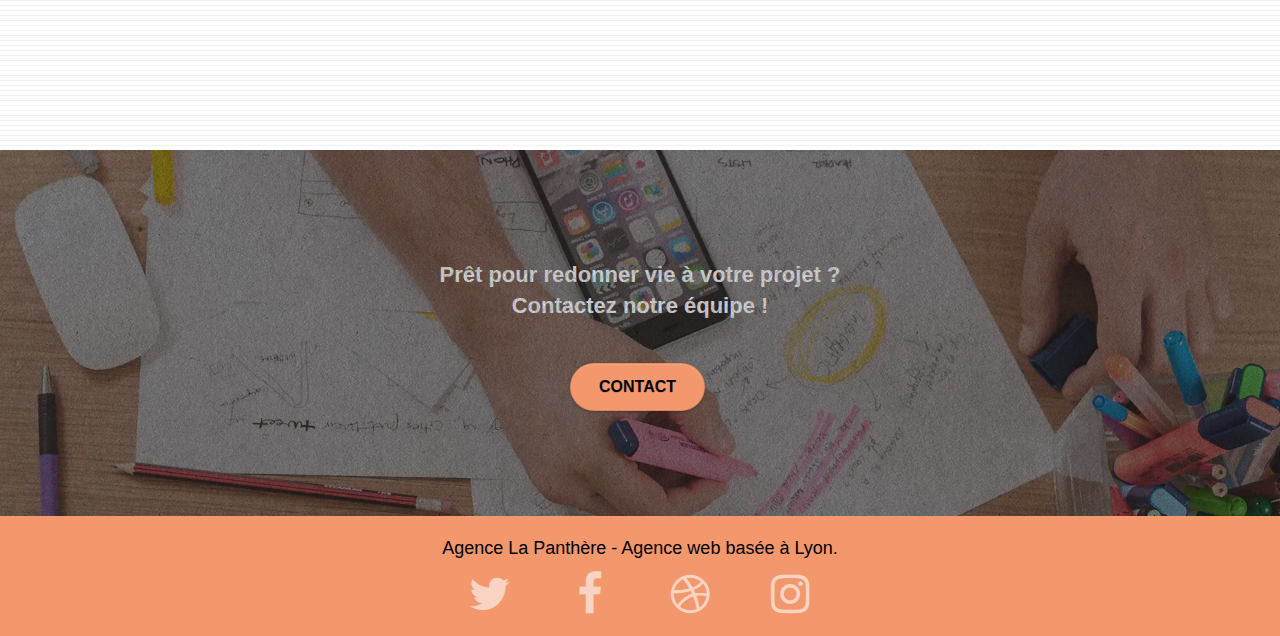
==== commit c603971f: "ajout label dans form" ====
--- a/index.html
+++ b/index.html
@@ -13,11 +13,11 @@
 	<link rel="stylesheet" type="text/css" href="./css/et-line.css">
 	
     
-	<!--<script src="./js/jquery-2.1.0.js"></script>-->
-	<!--<script src="./js/bootstrap.js"></script>-->
-	<!--<script src="./js/blocs.js"></script>-->
-	<!--<script src="./js/jquery.touchSwipe.js"></script>-->
-	<!--<script src="./js/gmaps.js" defer></script>-->
+	<script src="./js/jquery-2.1.0.js"></script>
+	<script src="./js/bootstrap.js"></script>
+	<script src="./js/blocs.js"></script>
+	<script src="./js/jquery.touchSwipe.js" defer></script>
+	<script src="./js/gmaps.js"></script>
     <title>Agence La Panthère</title>
 
     
@@ -30,13 +30,13 @@
 <!-- Principal conteneur -->
 <div class="page-container">
     
-<!-- bloc-0 -->
+<!-- Header -->
 <header class="bloc bgc-white l-bloc " id="bloc-0">
 	<div class="container bloc-sm">
 
 		<nav class="navbar row">
 			<div class="navbar-header">
-				<a class="navbar-brand" href="index.html"><img src="img/agence-la-panthere-monochrome.svg" alt="paris web design logo agence web meilleure agence" height="40" ></a>
+				<a class="navbar-brand" href="index.html"><img src="img/agence-la-panthere-monochrome.svg" alt="logo de l'agence la panthère" height="40" ></a>
 				<button id="nav-toggle" type="button" class="ui-navbar-toggle navbar-toggle" data-toggle="collapse" data-target=".navbar-1">
 					<span class="sr-only">Toggle navigation</span><span class="icon-bar"></span><span class="icon-bar"></span><span class="icon-bar"></span>
 				</button>
@@ -48,7 +48,7 @@
 					</li>
 					<li>
 						<!-- Ajout du lien ancre le bloc portfolio -->
-						<a href="#bloc-4-portfolio">Nos réalisations</a>
+						<a href="#nos-realisations">Nos réalisations</a>
 					</li>
 					<li>
 						<a href="contact.html">Contact</a>
@@ -58,7 +58,7 @@
 		</nav>
 	</div>
 </header>
-<!-- bloc-0 END -->
+<!-- Header--fin -->
 
 <!-- bloc-1-presentation -->
 <main>
@@ -66,7 +66,7 @@
 		<div class="container bloc-lg">
 			<div class="row tight-width-whitespace">
 				<div class="col-sm-12">
-					<img src="img/logo.webp" class="center-block image-resize-mode" width="100" alt="Agence La Panthère, agence web paris, création logo paris" >
+					<img src="img/logo.webp" class="center-block image-resize-mode" width="100" alt="logo de l'agence la panthère dans un cercle" >
 					<h1 class="text-center hero-bloc-text tc-white ">
 						Agence La Panthère
 					</h1>
@@ -77,14 +77,17 @@
 			</div>
 		</div>
 	</section>
-	<!-- bloc-1-presentation END -->
+	<!-- bloc-1-presentation--fin -->
 
 	<!-- bloc-2-services -->
-	<section class="bloc bgc-white l-bloc" id="bloc-2-services">
+	<section class="bloc bgc-white l-bloc" id="nos-services">
 		<div class="container bloc-md">
 			<div class="row">
 				<div class="col-sm-12 text-center">
-					<img alt="agence web, agence web paris, web design paris, stratégie web" src="img/title.webp" >
+					<h2>
+						La chouette agence est une agence de web design qui aide les entreprises à devenir 
+						attractives et visibles sur Internet
+					</h2>
 				</div>
 			</div>
 			<div class="row voffset-lg med-width-whitespace">
@@ -123,13 +126,16 @@
 				</article>
 			</div>
 			<div class="row voffset-lg voffset">
-				<div class="col-xs-12 col-md-8 col-md-offset-2 text-center">
-					<img alt="agence web, agence web paris, web design paris, stratégie web" src="img/citation.webp" >
-				</div>
-			</div>
-		</div>
-	</section>
-	<!-- bloc-2-services END -->
+				<figure class="col-xs-12 col-md-8 col-md-offset-2 text-center">
+					<blockquote>
+						<p>"L'agence La Panthère est une excellente agence web ! Les web designers ont réussi à capturer l'essence de notre entreprise et à l'intégrer à notre site. Cela nous a aidé à doubler nos ventes en ligne à Lyon."</p>
+					</blockquote>
+					<figcaption> Maxime Guibard, PDG de A vos Fourchettes</figcaption>
+				</figure>
+			</div>
+		</div>
+	</section>
+	<!-- bloc-2-services fin -->
 
 	<!-- bloc-3-description -->
 	<section class="bloc tc-white bgc-atomic-tangerine bg-presentation d-bloc bloc-bg-texture texture-paper b-parallax" id="bloc-3-what-i-do">
@@ -140,26 +146,26 @@
 						Nous souhaitons aider les entreprises de la région Lyonnaise à se développer et à connaître le succès. Nous travaillons pour aider les entreprises locales à attirer de nouveaux clients .<br>
 					</h2>
 					<p class="text-center white">
-						Nous aimons collaborer avec des entrepreneurs créatifs et des entreprises locale, qu’elles aient besoin de créer un site de A à Z ou de donner un coup de jeune à leur site. Que vous ayez besoin d’une identité visuelle complète ou d’une refonte de votre site, n’hésitez pas à nous contacter. Nous travaillerons ensemble pour créer des sites beau et bien structurés, qui seront facilement trouvable sur les moteurs de recherche. <br><br><a class="ltc-white bold-link" href="page2.html">Contactez notre équipe</a><br>
-					</p>
-				</div>
-			</div>
-		</div>
-	</section>
-	<!-- bloc-3-description END -->
+						Nous aimons collaborer avec des entrepreneurs créatifs et des entreprises locales, qu’elles aient besoin de créer un site de A à Z ou de donner un coup de jeune à leur site. Que vous ayez besoin d’une identité visuelle complète ou d’une refonte de votre site, n’hésitez pas à nous contacter. Nous travaillerons ensemble pour créer des sites beau et bien structurés, qui seront facilement trouvable sur les moteurs de recherche. <br><br><a class="ltc-white bold-link" href="page2.html">Contactez notre équipe</a><br>
+					</p>
+				</div>
+			</div>
+		</div>
+	</section>
+	<!-- bloc-3-description fin -->
 
 	<!-- bloc-4-portfolio -->
-	<section class="bloc bgc-white bg-lines-h2-bg bg-repeat l-bloc" id="bloc-4-portfolio">
+	<section class="bloc bgc-white bg-lines-h2-bg bg-repeat l-bloc" id="nos-realisations">
 		<div class="container bloc-lg">
 			<div class="row">
 				<div class="col-sm-12 text-center">
-					<img alt="agence web, agence web paris, web design paris, stratégie web" src="img/title2.webp" >
+					<h2>Nous travaillons avec beaucoup de clients,<br> voici nos réalisations:</h2>
 				</div>
 			</div>
 			<div class="row tight-width-whitespace portfolio-row">
 				<div class="col-sm-6">
 					<figure>
-						<a href="#" data-lightbox="img/journal_local.webp" data-gallery-id="gallery-1" data-caption="Refonte d'un site web pour un journal local" data-frame="snapshot-lb"><img src="img/journal_local.webp" alt="paris web design logo agence web meilleure agence et refonte site web journal" class="img-responsive portfolio-thumb" ></a>
+						<a href="#" data-lightbox="img/journal_local.webp" data-gallery-id="gallery-1" data-caption="Refonte d'un site web pour un journal local" data-frame="snapshot-lb"><img src="img/journal_local.webp" alt="Refonte d'un site web journal" class="img-responsive portfolio-thumb" ></a>
 						<h3 class="mg-md text-center">
 							Refonte d'un site web pour un journal local
 						</h3>
@@ -170,7 +176,7 @@
 				</div>
 				<div class="col-sm-6">
 					<figure>
-						<a href="#" data-lightbox="img/photographe.webp" data-gallery-id="gallery-1" data-caption="Création d'un site web pour photographes" data-frame="snapshot-lb"><img src="img/photographe.webp" class="img-responsive portfolio-thumb" alt="paris web design logo agence web meilleure agence, Création d'un site web pour photographes" ></a>
+						<a href="#" data-lightbox="img/photographe.webp" data-gallery-id="gallery-1" data-caption="Création d'un site web pour photographes" data-frame="snapshot-lb"><img src="img/photographe.webp" class="img-responsive portfolio-thumb" alt="Création d'un site web pour photographes" ></a>
 						<h3 class="mg-md text-center">
 							Création d'un site web pour photographes
 						</h3>
@@ -183,7 +189,7 @@
 			<div class="row tight-width-whitespace portfolio-row">
 				<div class="col-sm-6">
 					<figure>
-						<a href="#" data-lightbox="img/voyageur.webp" data-gallery-id="gallery-1" data-caption="Création d'un site internet pour un voyageur" data-frame="snapshot-lb"><img src="img/voyageur.webp" class="img-responsive portfolio-thumb" alt="paris web design logo agence web meilleure agence, Création d'un site web pour voyageur"></a>
+						<a href="#" data-lightbox="img/voyageur.webp" data-gallery-id="gallery-1" data-caption="Création d'un site internet pour un voyageur" data-frame="snapshot-lb"><img src="img/voyageur.webp" class="img-responsive portfolio-thumb" alt="Création d'un site web pour voyageur"></a>
 						<h3 class="mg-md text-center">
 							Création d'un site internet pour un voyageur
 						</h3>
@@ -194,7 +200,7 @@
 				</div>
 				<div class="col-sm-6">
 					<figure>
-						<a href="#" data-lightbox="img/agence_mariage.webp" data-gallery-id="gallery-1" data-caption="Conception d'un site pour une agence de mariage" data-frame="snapshot-lb"><img src="img/agence_mariage.webp" class="img-responsive portfolio-thumb" alt="paris web design logo agence web meilleure agence, Création d'un site web pour agence de mariage" ></a>
+						<a href="#" data-lightbox="img/agence_mariage.webp" data-gallery-id="gallery-1" data-caption="Conception d'un site pour une agence de mariage" data-frame="snapshot-lb"><img src="img/agence_mariage.webp" class="img-responsive portfolio-thumb" alt="Création d'un site web pour agence de mariage" ></a>
 						<h3 class="mg-md text-center">
 							Conception d'un site pour une agence de mariage
 						</h3>
@@ -206,7 +212,7 @@
 			</div>
 		</div>
 	</section>
-	<!-- bloc-4-portfolio END -->
+	<!-- bloc-4-portfolio fin -->
 
 	<!-- bloc-5-contact -->
 	<section class="bloc bgc-dark-slate-blue bg-banniere d-bloc bloc-bg-texture texture-paper" id="bloc-5-cta">
@@ -222,9 +228,9 @@
 		</div>
 	</section>
 </main>
-<!-- bloc-5-contact END -->
-
-<!-- Footer - bloc-8 -->
+<!-- bloc-5-contact-fin -->
+
+<!-- Footer-->
 <footer class="bloc bgc-atomic-tangerine d-bloc" id="bloc-8">
 	<div class="container bloc-sm">
 		<div class="row">
@@ -258,10 +264,10 @@
 		</div>
 	</div>
 </footer>
-<!-- Footer - bloc-8 END -->
+<!-- Footer--fin-->
 
 </div>
-<!-- Principal conteneur END -->
+<!-- Principal conteneur fin -->
     
 
 </body>
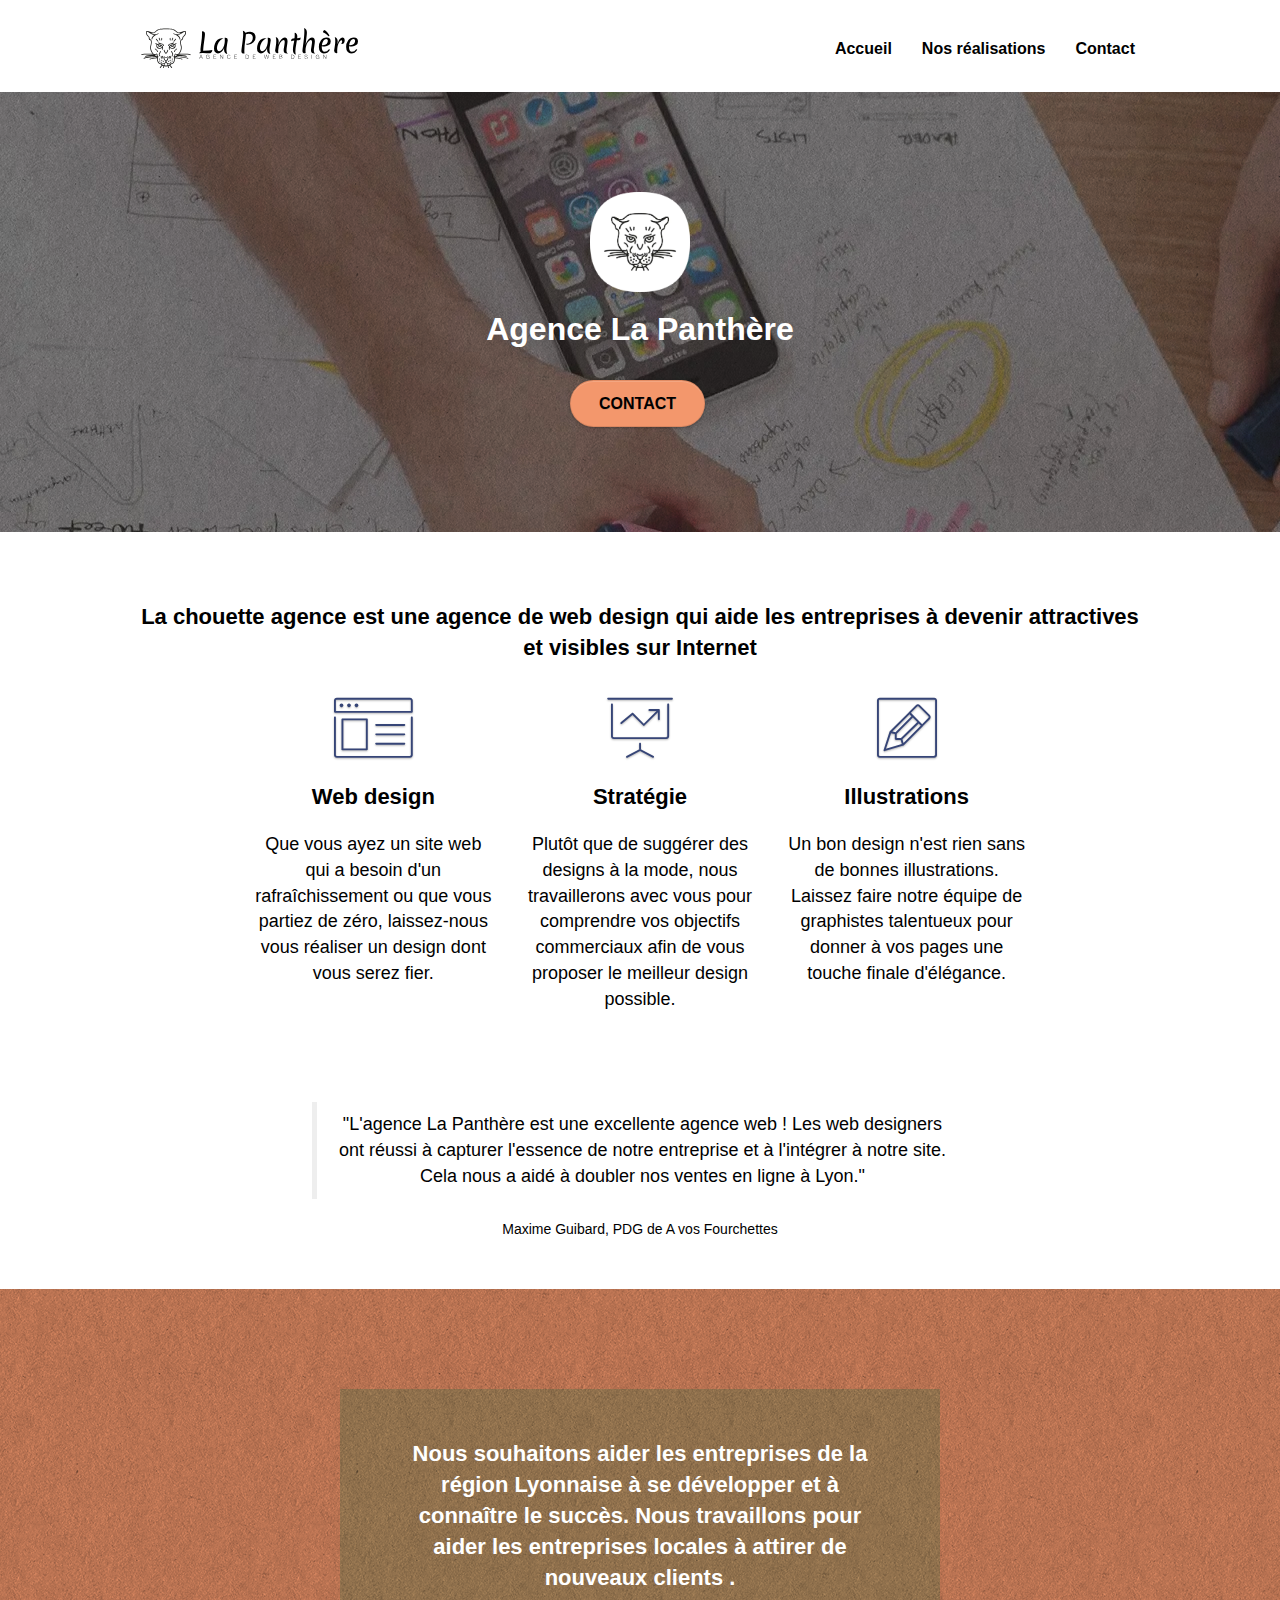
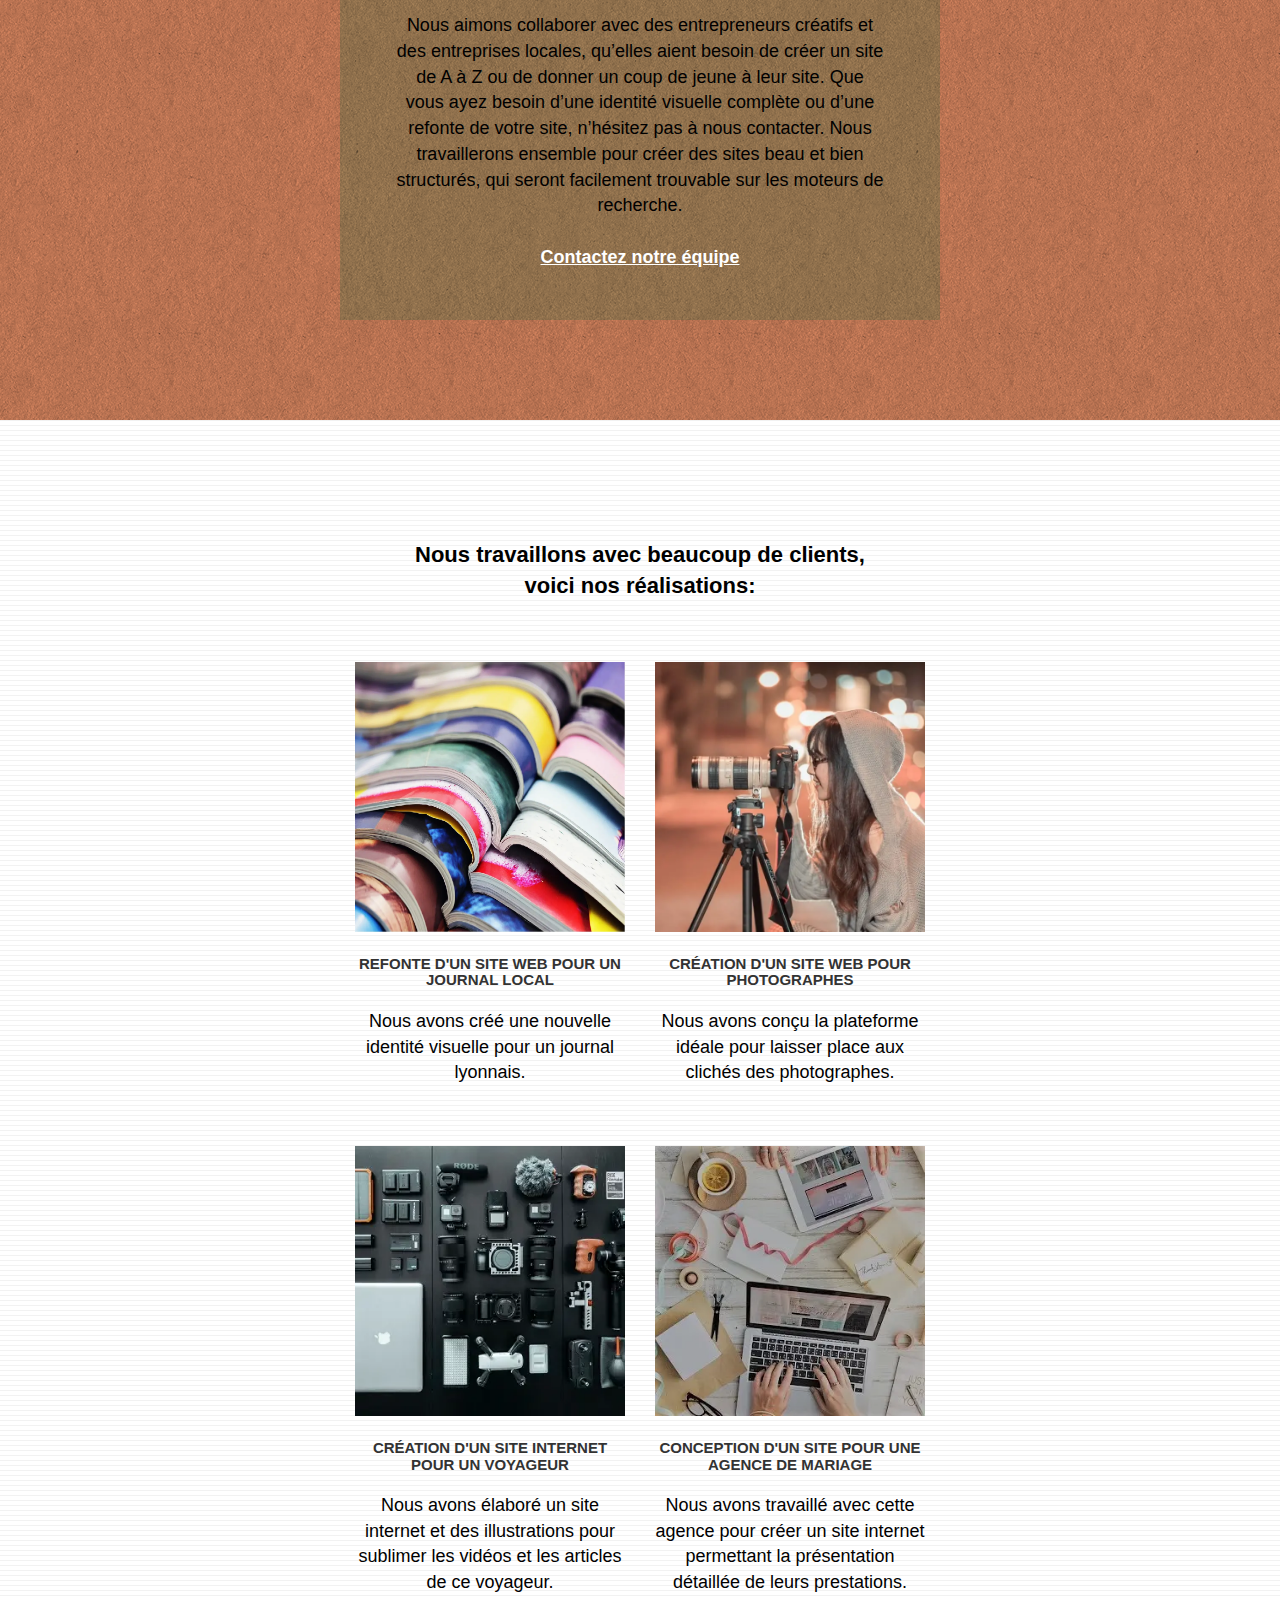
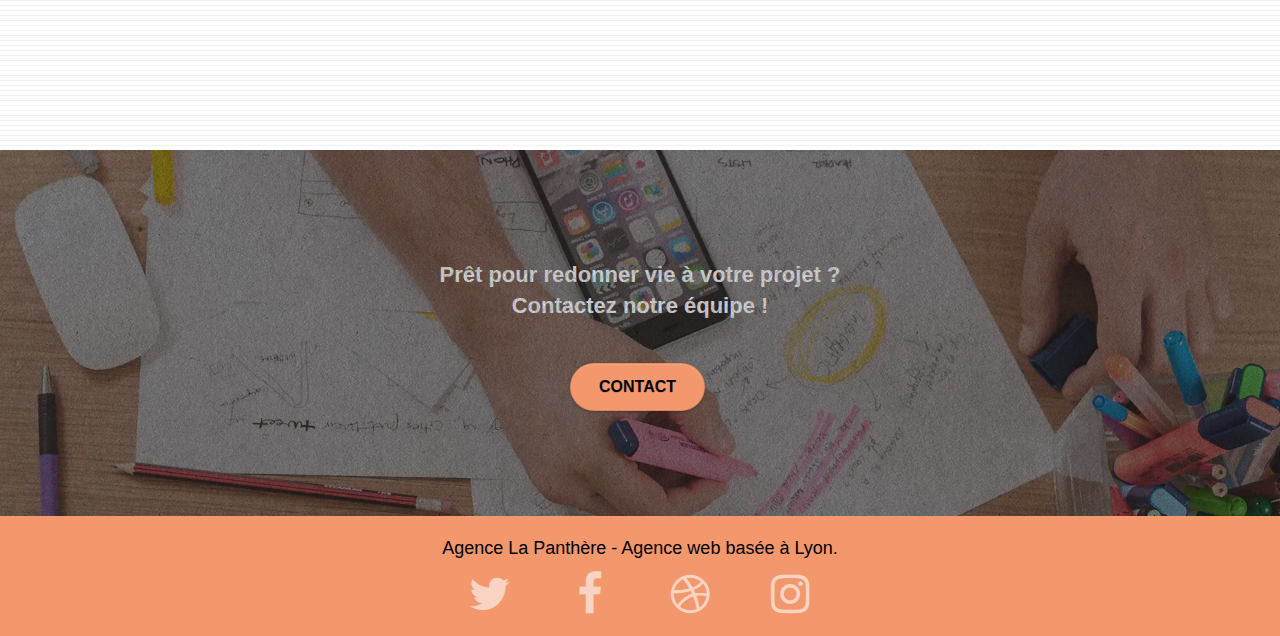
==== commit 28e25352: "commentaires améliorés" ====
--- a/index.html
+++ b/index.html
@@ -47,7 +47,6 @@
 						<a href="index.html">Accueil</a>
 					</li>
 					<li>
-						<!-- Ajout du lien ancre le bloc portfolio -->
 						<a href="#nos-realisations">Nos réalisations</a>
 					</li>
 					<li>
@@ -58,7 +57,7 @@
 		</nav>
 	</div>
 </header>
-<!-- Header--fin -->
+<!-- Header-fin -->
 
 <!-- bloc-1-presentation -->
 <main>
@@ -77,7 +76,7 @@
 			</div>
 		</div>
 	</section>
-	<!-- bloc-1-presentation--fin -->
+	<!-- bloc-1-presentation-fin -->
 
 	<!-- bloc-2-services -->
 	<section class="bloc bgc-white l-bloc" id="nos-services">
@@ -146,7 +145,8 @@
 						Nous souhaitons aider les entreprises de la région Lyonnaise à se développer et à connaître le succès. Nous travaillons pour aider les entreprises locales à attirer de nouveaux clients .<br>
 					</h2>
 					<p class="text-center white">
-						Nous aimons collaborer avec des entrepreneurs créatifs et des entreprises locales, qu’elles aient besoin de créer un site de A à Z ou de donner un coup de jeune à leur site. Que vous ayez besoin d’une identité visuelle complète ou d’une refonte de votre site, n’hésitez pas à nous contacter. Nous travaillerons ensemble pour créer des sites beau et bien structurés, qui seront facilement trouvable sur les moteurs de recherche. <br><br><a class="ltc-white bold-link" href="page2.html">Contactez notre équipe</a><br>
+						Nous aimons collaborer avec des entrepreneurs créatifs et des entreprises locales, qu’elles aient besoin de créer un site de A à Z ou de donner un coup de jeune à leur site. Que vous ayez besoin d’une identité visuelle complète ou d’une refonte de votre site, n’hésitez pas à nous contacter. Nous travaillerons ensemble pour créer des sites beau et bien structurés, qui seront facilement trouvable sur les moteurs de recherche. <br><br>
+						<a class="ltc-white bold-link" href="contact.html">Contactez notre équipe</a><br>
 					</p>
 				</div>
 			</div>
@@ -264,7 +264,7 @@
 		</div>
 	</div>
 </footer>
-<!-- Footer--fin-->
+<!-- Footer-fin-->
 
 </div>
 <!-- Principal conteneur fin -->
--- a/style.css
+++ b/style.css
@@ -195,7 +195,7 @@
 
 .d-bloc .panel,
 .l-bloc {
-    color: rgba(0, 0, 0, .5);
+    color: black
 }
 
 .d-bloc .panel button:hover,
@@ -635,7 +635,7 @@
 
 .snapshot-lb .lightbox-caption {
     padding: 0;
-    color: rgba(0, 0, 0, .5);
+    color: rgb(0, 0, 0);
     background: none;
 }
 
@@ -722,7 +722,7 @@
 }
 
 h1 {
-    color: white!important;
+    color: #FFFFFF!important;
 }
 
 h4 {
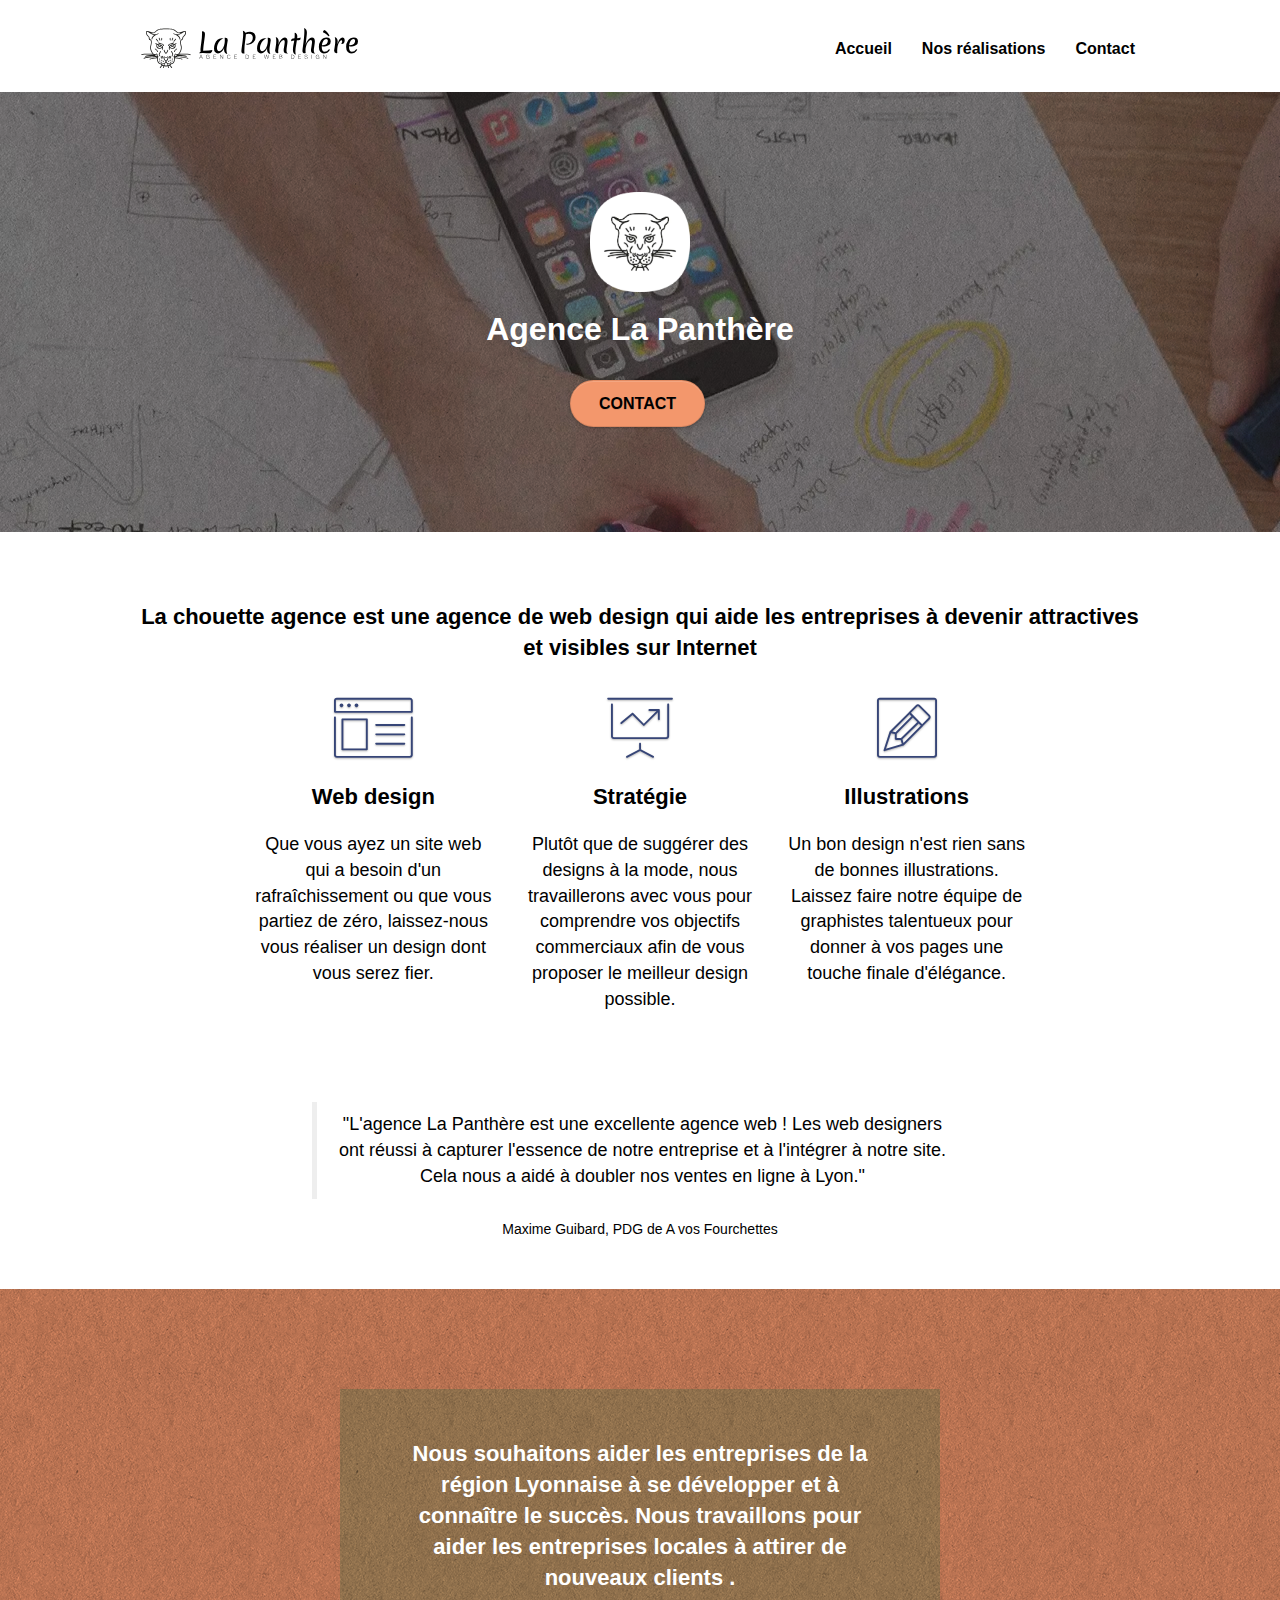
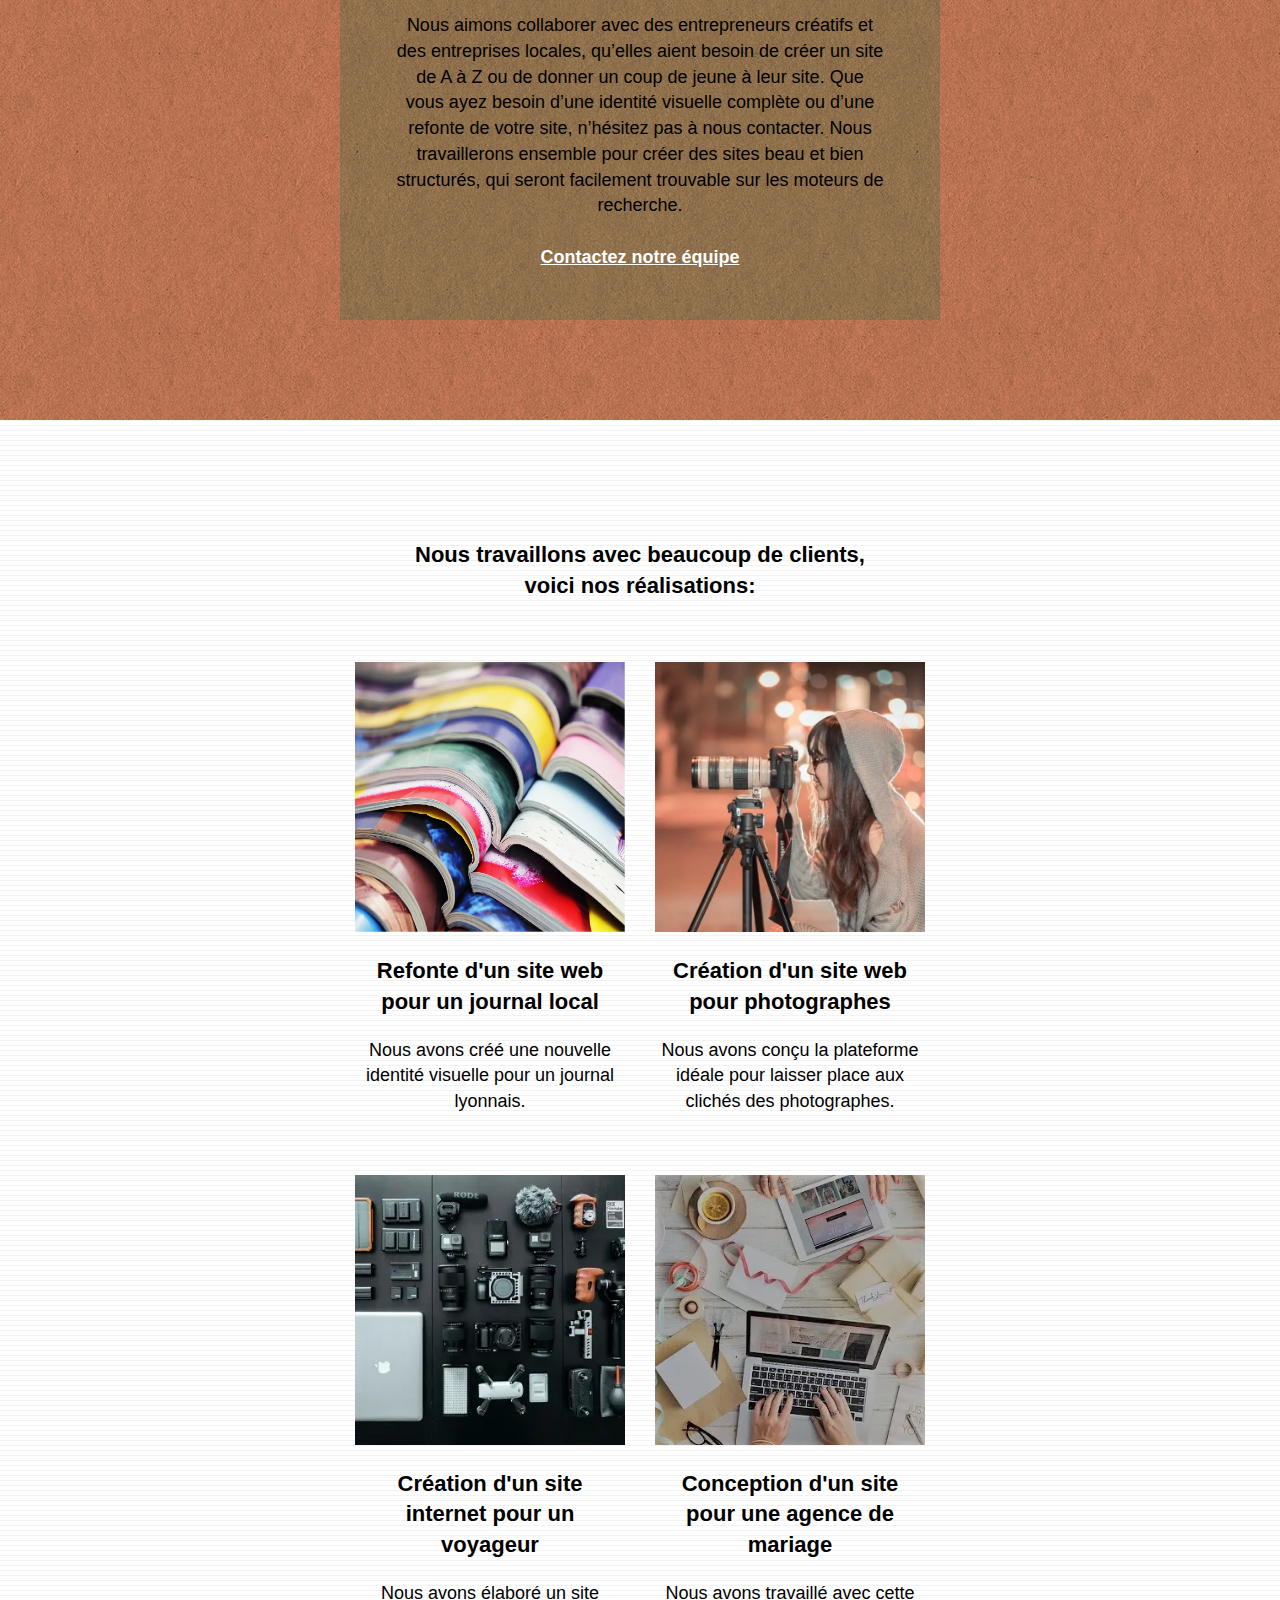
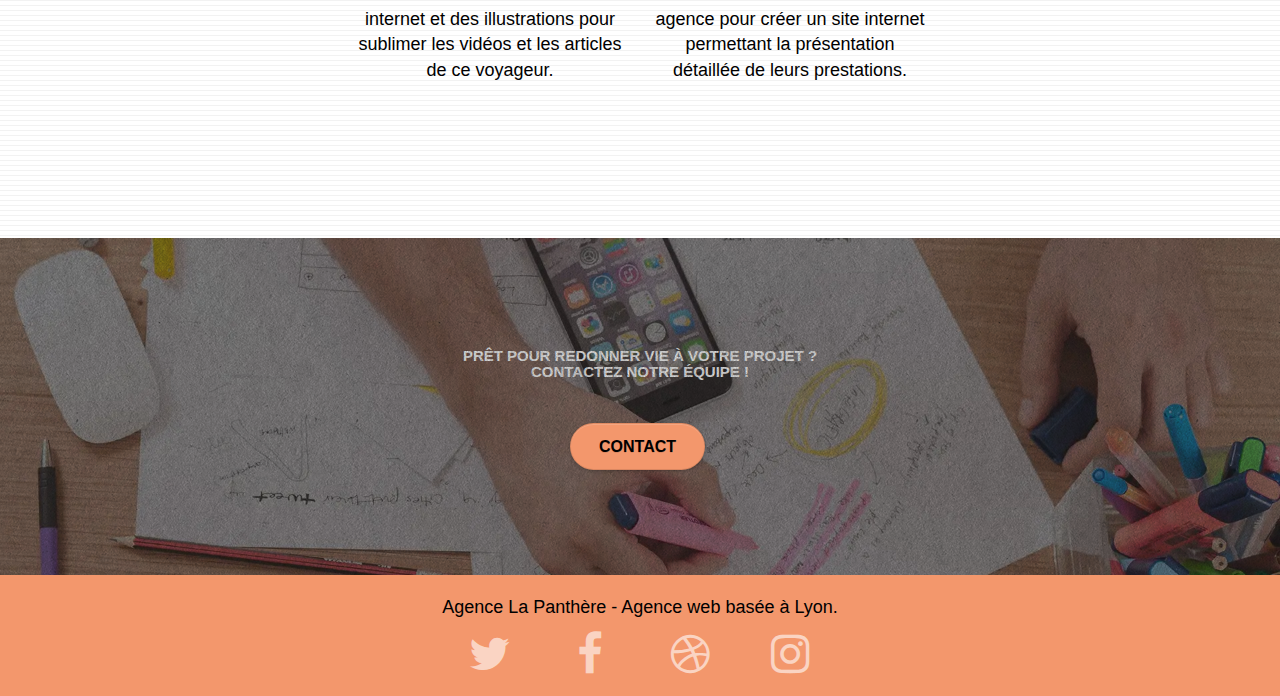
==== commit c4385b8d: "modification des alt des images" ====
--- a/index.html
+++ b/index.html
@@ -165,10 +165,10 @@
 			<div class="row tight-width-whitespace portfolio-row">
 				<div class="col-sm-6">
 					<figure>
-						<a href="#" data-lightbox="img/journal_local.webp" data-gallery-id="gallery-1" data-caption="Refonte d'un site web pour un journal local" data-frame="snapshot-lb"><img src="img/journal_local.webp" alt="Refonte d'un site web journal" class="img-responsive portfolio-thumb" ></a>
-						<h3 class="mg-md text-center">
+						<a href="#" data-lightbox="img/journal_local.webp" data-gallery-id="gallery-1" data-caption="Refonte d'un site web pour un journal local" data-frame="snapshot-lb"><img src="img/journal_local.webp" alt="plusieurs journaux colorés" class="img-responsive portfolio-thumb" ></a>
+						<h2 class="mg-md text-center">
 							Refonte d'un site web pour un journal local
-						</h3>
+						</h2>
 					</figure>
 					<p class="text-center">
 						Nous avons créé une nouvelle identité visuelle pour un journal lyonnais.
@@ -176,10 +176,10 @@
 				</div>
 				<div class="col-sm-6">
 					<figure>
-						<a href="#" data-lightbox="img/photographe.webp" data-gallery-id="gallery-1" data-caption="Création d'un site web pour photographes" data-frame="snapshot-lb"><img src="img/photographe.webp" class="img-responsive portfolio-thumb" alt="Création d'un site web pour photographes" ></a>
-						<h3 class="mg-md text-center">
+						<a href="#" data-lightbox="img/photographe.webp" data-gallery-id="gallery-1" data-caption="Création d'un site web pour photographes" data-frame="snapshot-lb"><img src="img/photographe.webp" class="img-responsive portfolio-thumb" alt="photographe prend une photo" ></a>
+						<h2 class="mg-md text-center">
 							Création d'un site web pour photographes
-						</h3>
+						</h2>
 					</figure>
 					<p class="text-center">
 						Nous avons conçu la plateforme idéale pour laisser place aux clichés des photographes.
@@ -189,10 +189,10 @@
 			<div class="row tight-width-whitespace portfolio-row">
 				<div class="col-sm-6">
 					<figure>
-						<a href="#" data-lightbox="img/voyageur.webp" data-gallery-id="gallery-1" data-caption="Création d'un site internet pour un voyageur" data-frame="snapshot-lb"><img src="img/voyageur.webp" class="img-responsive portfolio-thumb" alt="Création d'un site web pour voyageur"></a>
-						<h3 class="mg-md text-center">
+						<a href="#" data-lightbox="img/voyageur.webp" data-gallery-id="gallery-1" data-caption="Création d'un site internet pour un voyageur" data-frame="snapshot-lb"><img src="img/voyageur.webp" class="img-responsive portfolio-thumb" alt="Matériel de photographe"></a>
+						<h2 class="mg-md text-center">
 							Création d'un site internet pour un voyageur
-						</h3>
+						</h2>
 					</figure>
 					<p class="text-center">
 						Nous avons élaboré un site internet et des illustrations pour sublimer les vidéos et les articles de ce voyageur.
@@ -200,10 +200,10 @@
 				</div>
 				<div class="col-sm-6">
 					<figure>
-						<a href="#" data-lightbox="img/agence_mariage.webp" data-gallery-id="gallery-1" data-caption="Conception d'un site pour une agence de mariage" data-frame="snapshot-lb"><img src="img/agence_mariage.webp" class="img-responsive portfolio-thumb" alt="Création d'un site web pour agence de mariage" ></a>
-						<h3 class="mg-md text-center">
+						<a href="#" data-lightbox="img/agence_mariage.webp" data-gallery-id="gallery-1" data-caption="Conception d'un site pour une agence de mariage" data-frame="snapshot-lb"><img src="img/agence_mariage.webp" class="img-responsive portfolio-thumb" alt="une personne prépare un mariage sur son pc" ></a>
+						<h2 class="mg-md text-center">
 							Conception d'un site pour une agence de mariage
-						</h3>
+						</h2>
 					</figure>
 					<p class="text-center">
 						Nous avons travaillé avec cette agence pour créer un site internet permettant la présentation détaillée de leurs prestations.
@@ -218,9 +218,9 @@
 	<section class="bloc bgc-dark-slate-blue bg-banniere d-bloc bloc-bg-texture texture-paper" id="bloc-5-cta">
 		<div class="container bloc-lg">
 			<div class="row">
-				<h2 class="mg-md text-center tc-white">
+				<h3 class="mg-md text-center tc-white">
 					Prêt pour redonner vie à votre projet ?<br>Contactez notre équipe !
-				</h2>
+				</h3>
 				<div class="col-sm-12 text-center">
 					<a href="contact.html" class="btn btn-atomic-tangerine btn-clean btn-rd btn-lg cta-hero">Contact</a>
 				</div>
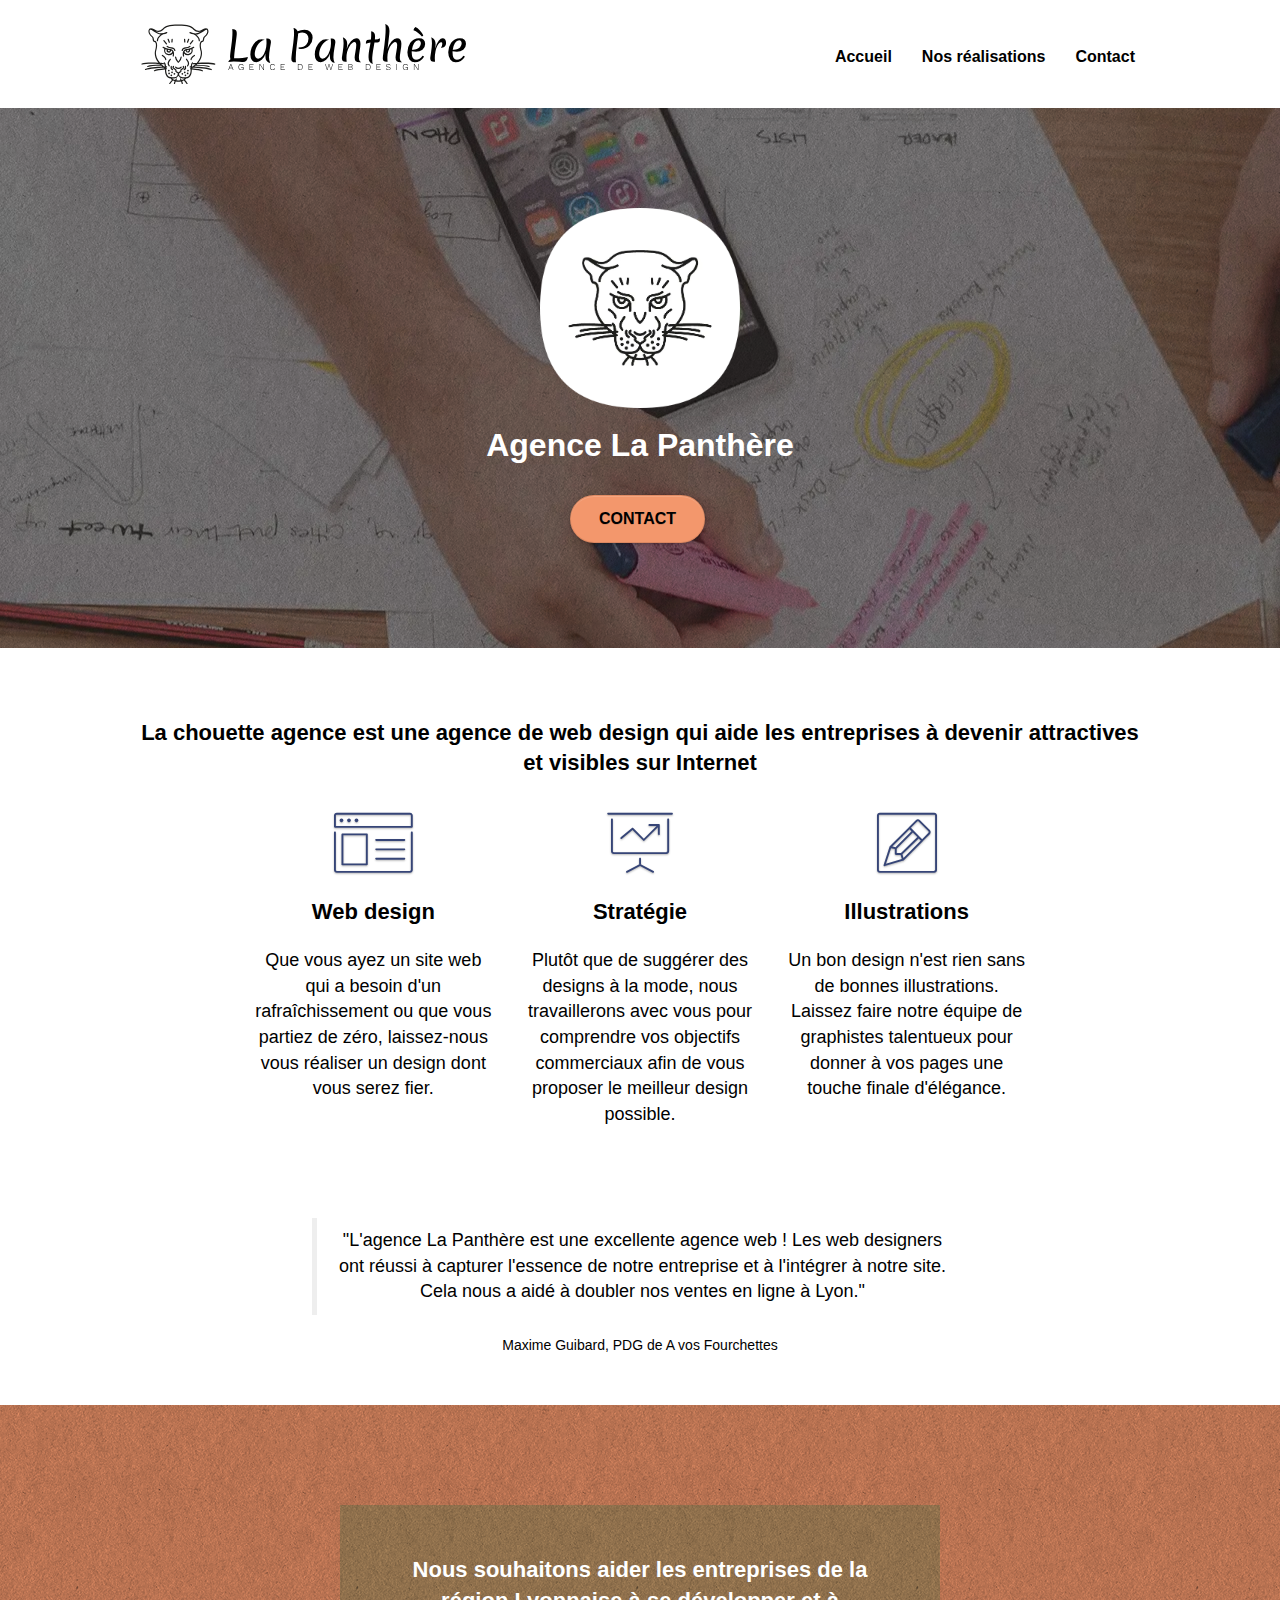
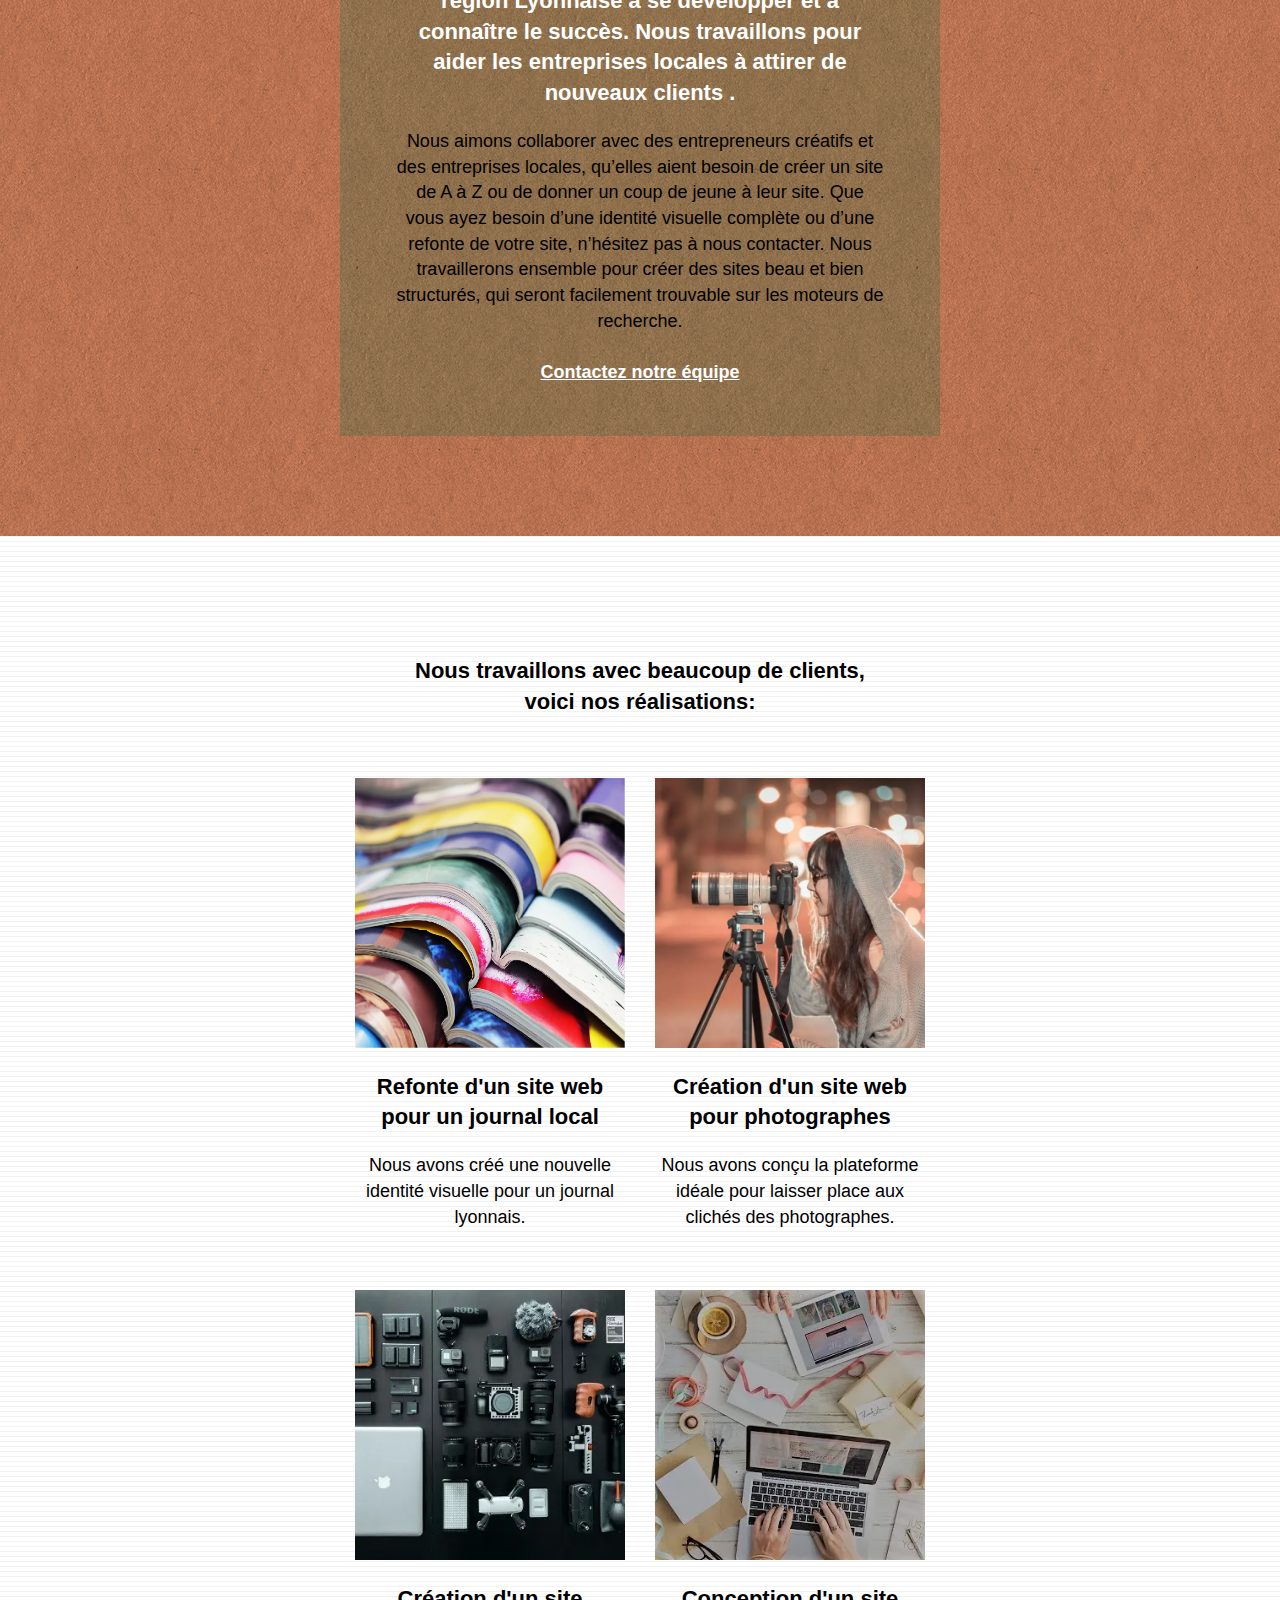
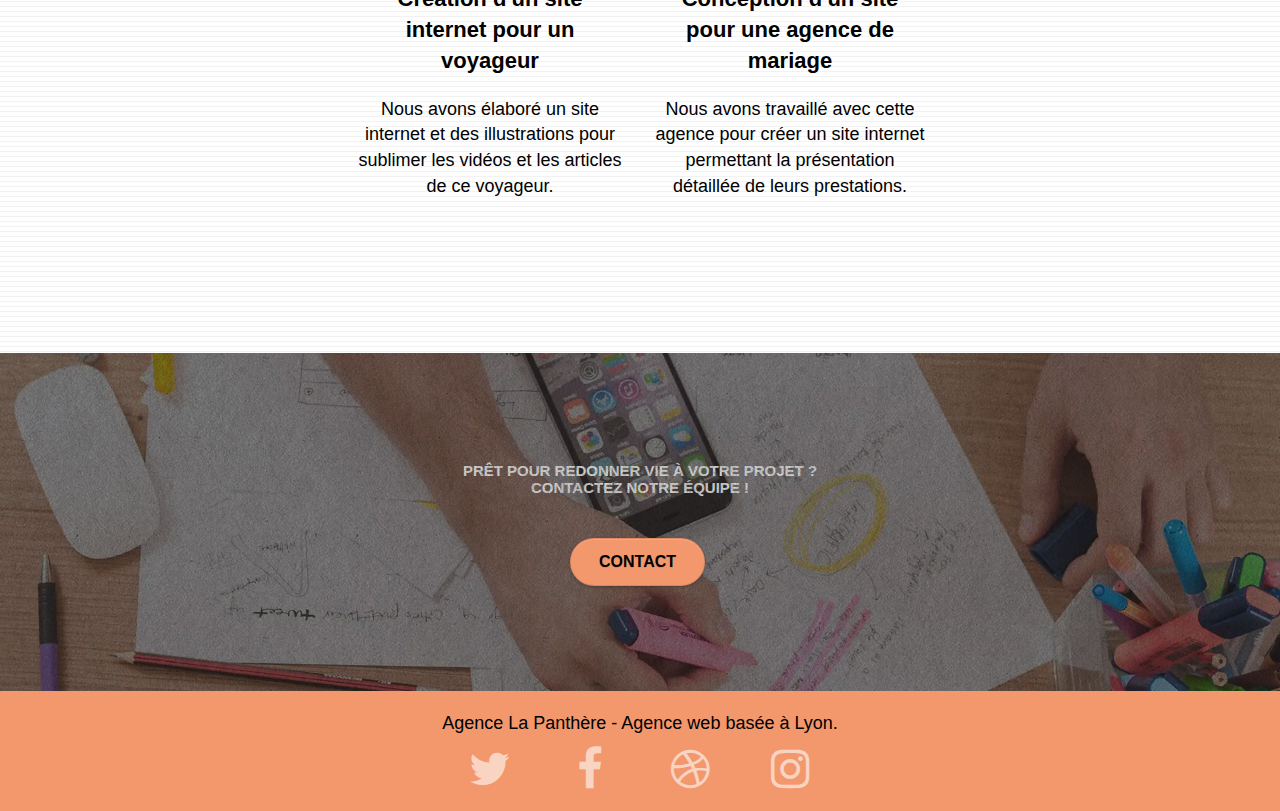
==== commit ab4c77e3: "agrandissement du logo principal" ====
--- a/index.html
+++ b/index.html
@@ -36,7 +36,7 @@
 
 		<nav class="navbar row">
 			<div class="navbar-header">
-				<a class="navbar-brand" href="index.html"><img src="img/agence-la-panthere-monochrome.svg" alt="logo de l'agence la panthère" height="40" ></a>
+				<a class="navbar-brand" href="index.html"><img src="img/agence-la-panthere-monochrome.svg" alt="logo de l'agence la panthère" height="60" ></a>
 				<button id="nav-toggle" type="button" class="ui-navbar-toggle navbar-toggle" data-toggle="collapse" data-target=".navbar-1">
 					<span class="sr-only">Toggle navigation</span><span class="icon-bar"></span><span class="icon-bar"></span><span class="icon-bar"></span>
 				</button>
@@ -65,7 +65,7 @@
 		<div class="container bloc-lg">
 			<div class="row tight-width-whitespace">
 				<div class="col-sm-12">
-					<img src="img/logo.webp" class="center-block image-resize-mode" width="100" alt="logo de l'agence la panthère dans un cercle" >
+					<img src="img/logo.webp" class="center-block image-resize-mode" width="200" alt="logo de l'agence la panthère dans un cercle" >
 					<h1 class="text-center hero-bloc-text tc-white ">
 						Agence La Panthère
 					</h1>
@@ -229,6 +229,9 @@
 	</section>
 </main>
 <!-- bloc-5-contact-fin -->
+
+<!--scroll up-->
+<a class="bloc-button btn btn-d scrollToTop" onclick="scrollToTarget('1')"><span class="fa fa-chevron-up"></span></a>
 
 <!-- Footer-->
 <footer class="bloc bgc-atomic-tangerine d-bloc" id="bloc-8">
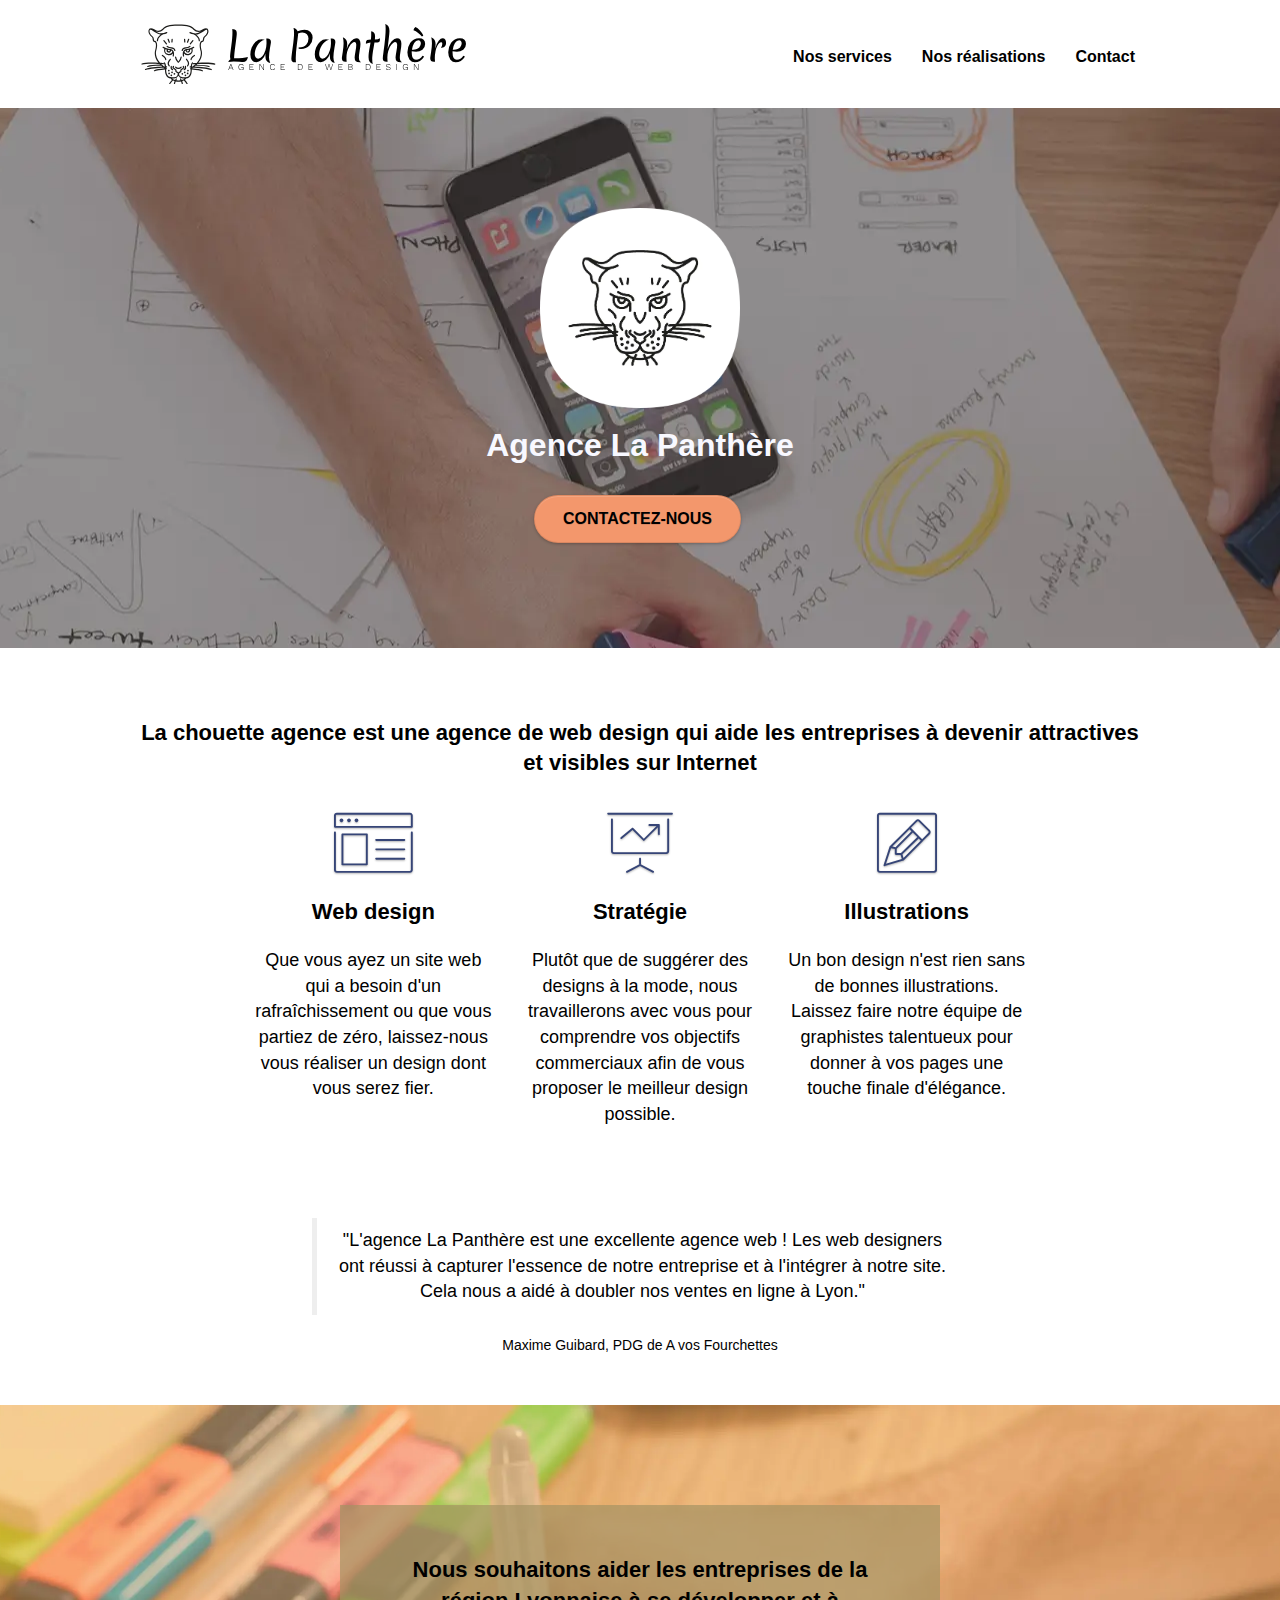
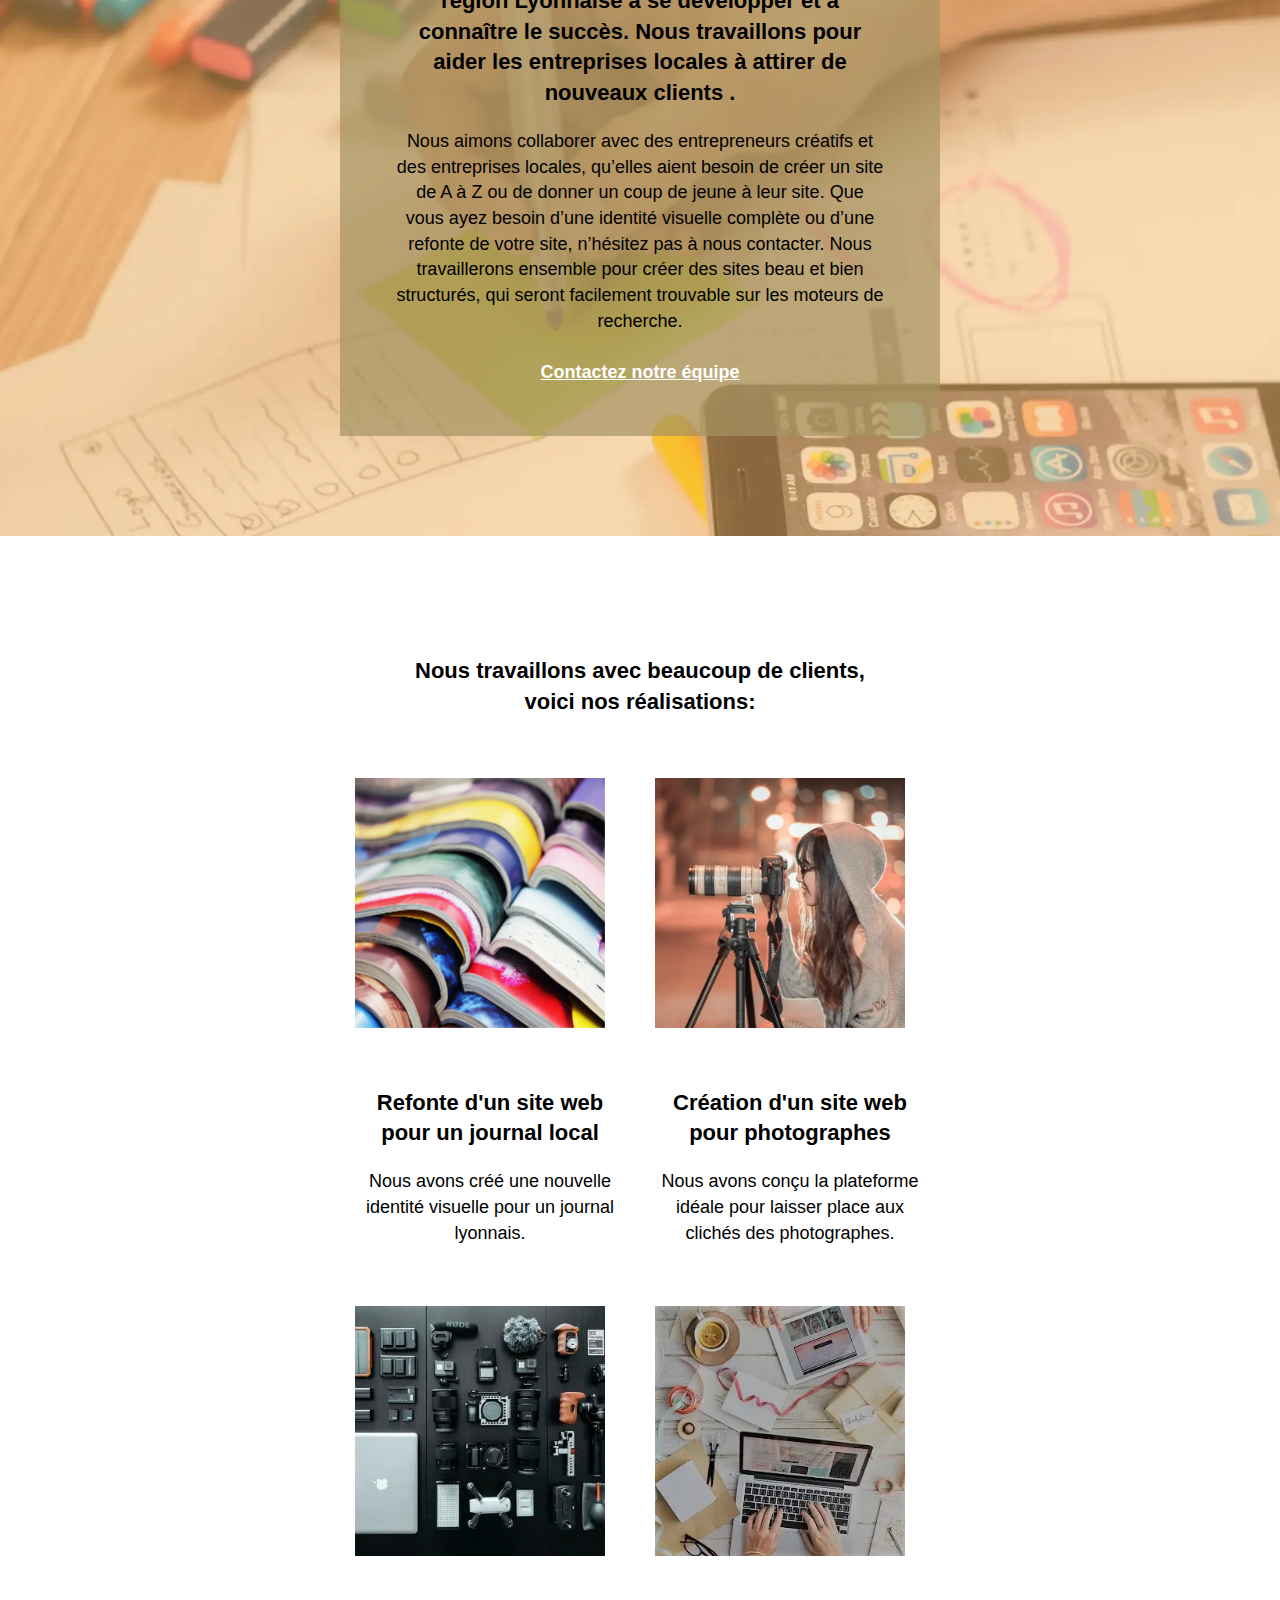
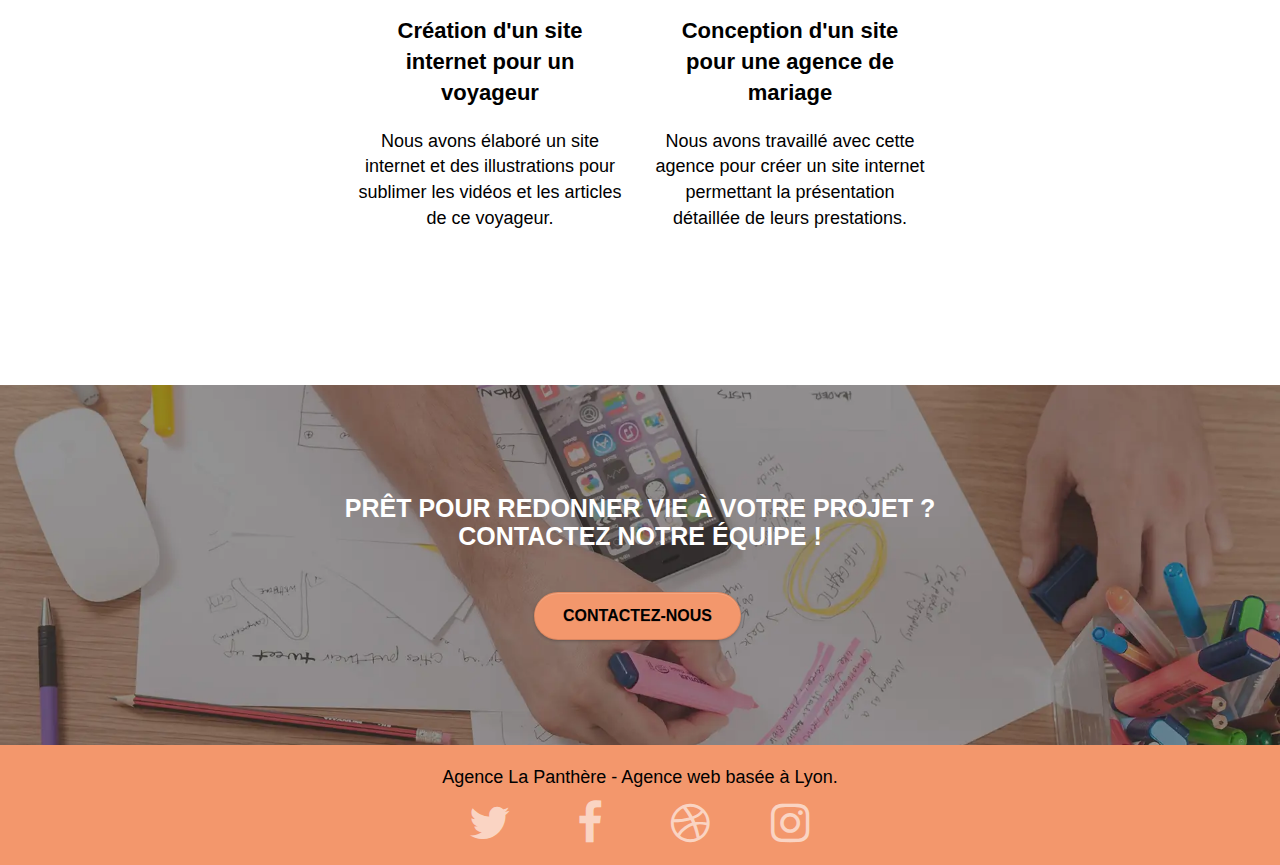
==== commit 750fa2c3: "correction essai head" ====
--- a/index.html
+++ b/index.html
@@ -2,22 +2,19 @@
 <html lang="fr">
 <head>
     <meta charset="utf-8">
-    
     <meta name="description" content="Agence la Panthère est une agence web et SEO, basée sur Lyon , créer votre site web">
     <meta name="viewport" content="width=device-width, initial-scale=1.0, viewport-fit=cover">
     <link rel="shortcut icon" type="image/png" href="favicon.jpg">
-    
 	<link rel="stylesheet" type="text/css" href="./css/bootstrap.css">
 	<link rel="stylesheet" type="text/css" href="style.css">
 	<link rel="stylesheet" type="text/css" href="./css/font-awesome.css">
 	<link rel="stylesheet" type="text/css" href="./css/et-line.css">
 	
-    
-	<script src="./js/jquery-2.1.0.js"></script>
-	<script src="./js/bootstrap.js"></script>
-	<script src="./js/blocs.js"></script>
+	<script src="./js/jquery-2.1.0.js" defer></script>
+	<script src="./js/bootstrap.js" defer></script>
+	<script src="./js/blocs.js" defer></script>
 	<script src="./js/jquery.touchSwipe.js" defer></script>
-	<script src="./js/gmaps.js"></script>
+	<script src="./js/gmaps.js" defer></script>
     <title>Agence La Panthère</title>
 
     
@@ -44,7 +41,7 @@
 			<div class="collapse navbar-collapse navbar-1 special-dropdown-nav">
 				<ul class="site-navigation nav navbar-nav">
 					<li>
-						<a href="index.html">Accueil</a>
+						<a href="#nos-services">Nos services</a>
 					</li>
 					<li>
 						<a href="#nos-realisations">Nos réalisations</a>
@@ -70,7 +67,7 @@
 						Agence La Panthère
 					</h1>
 					<div class="text-center">
-						<a href="contact.html" class="btn btn-lg btn-clean btn-rd cta-hero btn-atomic-tangerine" id="cta-hero">Contact</a>
+						<a href="contact.html" class="btn btn-lg btn-clean btn-rd cta-hero btn-atomic-tangerine" id="cta-hero">Contactez-nous</a>
 					</div>
 				</div>
 			</div>
@@ -79,10 +76,10 @@
 	<!-- bloc-1-presentation-fin -->
 
 	<!-- bloc-2-services -->
-	<section class="bloc bgc-white l-bloc" id="nos-services">
+	<section class="bloc bgc-white l-bloc">
 		<div class="container bloc-md">
 			<div class="row">
-				<div class="col-sm-12 text-center">
+				<div class="col-sm-12 text-center" id="nos-services">
 					<h2>
 						La chouette agence est une agence de web design qui aide les entreprises à devenir 
 						attractives et visibles sur Internet
@@ -165,7 +162,7 @@
 			<div class="row tight-width-whitespace portfolio-row">
 				<div class="col-sm-6">
 					<figure>
-						<a href="#" data-lightbox="img/journal_local.webp" data-gallery-id="gallery-1" data-caption="Refonte d'un site web pour un journal local" data-frame="snapshot-lb"><img src="img/journal_local.webp" alt="plusieurs journaux colorés" class="img-responsive portfolio-thumb" ></a>
+						<a href="#" data-lightbox="img/journal_local.webp" data-gallery-id="gallery-1" data-caption="Refonte d'un site web pour un journal local" data-frame="snapshot-lb"><img src="img/journal_local.webp"  class="img-responsive portfolio-thumb" alt="plusieurs journaux colorés"></a>
 						<h2 class="mg-md text-center">
 							Refonte d'un site web pour un journal local
 						</h2>
@@ -222,7 +219,7 @@
 					Prêt pour redonner vie à votre projet ?<br>Contactez notre équipe !
 				</h3>
 				<div class="col-sm-12 text-center">
-					<a href="contact.html" class="btn btn-atomic-tangerine btn-clean btn-rd btn-lg cta-hero">Contact</a>
+					<a href="contact.html" class="btn btn-atomic-tangerine btn-clean btn-rd btn-lg cta-hero">Contactez-nous</a>
 				</div>
 			</div>
 		</div>
@@ -230,8 +227,8 @@
 </main>
 <!-- bloc-5-contact-fin -->
 
-<!--scroll up-->
-<a class="bloc-button btn btn-d scrollToTop" onclick="scrollToTarget('1')"><span class="fa fa-chevron-up"></span></a>
+<!--scroll to top-->
+<div class="bloc-button btn btn-d scrollToTop" onclick="scrollToTarget('1')"><span class="fa fa-chevron-up"></span></div>
 
 <!-- Footer-->
 <footer class="bloc bgc-atomic-tangerine d-bloc" id="bloc-8">
@@ -271,7 +268,6 @@
 
 </div>
 <!-- Principal conteneur fin -->
-    
 
 </body>
 </html>
--- a/style.css
+++ b/style.css
@@ -3,8 +3,15 @@
     padding: 0;
     background: #FFF;
     overflow-x: hidden;
-    -webkit-font-smoothing: antialiased;
-    -moz-osx-font-smoothing: grayscale;
+
+}
+
+
+.nav-bar-2{
+    list-style: none;
+    display: flex;
+    justify-content: flex-end;
+    justify-content: space-around;
 }
 
 a,
@@ -13,18 +20,10 @@
     outline: none!important;
 }
 
+
 a:hover {
     text-decoration: none;
     cursor: pointer;
-}
-
-#page-loading-blocs-notifaction {
-    position: fixed;
-    top: 0;
-    bottom: 0;
-    width: 100%;
-    z-index: 100000;
-    background: #FFFFFF url("img/pageload-spinner.gif") no-repeat center center;
 }
 
 .bloc {
@@ -32,9 +31,6 @@
     clear: both;
     background: 50% 50% no-repeat;
     padding: 0 50px;
-    -webkit-background-size: cover;
-    -moz-background-size: cover;
-    -o-background-size: cover;
     background-size: cover;
     position: relative;
 }
@@ -56,7 +52,7 @@
     padding: 20px 50px;
 }
 
-.bg-center,
+/*.bg-center,
 .bg-l-edge,
 .bg-r-edge,
 .bg-t-edge,
@@ -70,7 +66,7 @@
     -moz-background-size: auto!important;
     -o-background-size: auto!important;
     background-size: auto!important;
-}
+}*/
 
 .bg-repeat {
     background: repeat;
@@ -80,7 +76,7 @@
     background: top no-repeat;
 }
 
-.bloc-bg-texture::before {
+/*.bloc-bg-texture::before {
     content: "";
     background-size: 2px 2px;
     position: absolute;
@@ -88,12 +84,12 @@
     bottom: 0;
     left: 0;
     right: 0;
-}
-
-.texture-paper::before {
+}*/
+
+/*.texture-paper::before {
     background: url("img/texture-paper.png");
     background-size: 280px 280px;
-}
+}*/
 
 .b-parallax {
     background-attachment: fixed;
@@ -363,44 +359,45 @@
 }
 
 @media (min-width: 768px) {
-    .site-navigation {
-        position: absolute;
-        top: 50%;
-        right: 20px;
-        transform: translate(0, -50%);
-        -webkit-transform: translateY(-50%);
-    }
-    .nav > li .dropdown-menu a,
-    .nav > li .dropdown-menu a:hover {
-        color: #484848;
-    }
-    .nav-invert .site-navigation {
-        left: 0;
-        right: 0;
-    }
-    .nav-center {
-        text-align: center;
-    }
-    .nav-center .navbar-header {
-        width: 100%;
-    }
-    .nav-center .navbar-header,
-    .nav-center .navbar-brand,
-    .nav-center .nav > li {
-        float: none;
-        display: inline-block;
-    }
-    .nav-center .site-navigation {
-        position: relative;
-        width: 100%;
-        right: 0;
-        margin-right: 0px;
-        margin-top: 20px;
-    }
-    .nav-center.mini-nav .navbar-toggle {
-        float: none;
-        margin: 10px auto 0;
-    }
+.site-navigation {
+    position: absolute;
+    top: 50%;
+    right: 20px;
+    transform: translate(0, -50%);
+    /*-webkit-transform: translateY(-50%);*/
+}
+.nav > li .dropdown-menu a,
+.nav > li .dropdown-menu a:hover {
+    color: #484848;
+}
+.nav-invert .site-navigation {
+    left: 0;
+    right: 0;
+}
+.nav-center {
+    text-align: center;
+}
+.nav-center .navbar-header {
+    width: 100%;
+}
+.nav-center .navbar-header,
+.nav-center .navbar-brand,
+.nav-center .nav > li {
+    float: none;
+    display: inline-block;
+}
+.nav-center .site-navigation {
+    position: relative;
+    width: 100%;
+    right: 0;
+    margin-right: 0px;
+    margin-top: 20px;
+}
+.nav-center.mini-nav .navbar-toggle {
+    float: none;
+    margin: 10px auto 0;
+
+}
 }
 
 .nav > li > .dropdown a {
@@ -436,13 +433,11 @@
 }
 
 .mg-md {
-    margin-top: 10px;
-    margin-bottom: 20px;
+    margin: 10px 0 20px 0;
 }
 
 .mg-lg {
-    margin-top: 10px;
-    margin-bottom: 40px;
+    margin: 10px 0 40px 0;
 }
 
 .btn {
@@ -516,24 +511,31 @@
     position: fixed;
     bottom: 20px;
     right: 20px;
+    background-color: #8f8a8a85;
     opacity: 0;
     z-index: 500;
     transition: all .3s ease-in-out;
 }
 
 .scrollToTop span {
-    margin-top: 6px;
+    margin: 12px 0 0 12px;
 }
 
 .showScrollTop {
     font-size: 14px;
     opacity: 1;
+}
+
+.bg-banniere{
+    background-color: #333 ;
 }
 
 a[data-lightbox] {
     position: relative;
     display: block;
     text-align: center;
+    width: 250px;
+    height: 300px;
 }
 
 a[data-lightbox]:hover::before {
@@ -551,13 +553,10 @@
     position: absolute;
     top: 50%;
     transform: translateY(-50%);
-    -webkit-transform: translateY(-50%);
 }
 
 a[data-lightbox]:hover img {
     opacity: 0.6;
-    -webkit-animation-fill-mode: none;
-    animation-fill-mode: none;
 }
 
 #lightbox-modal {
@@ -572,7 +571,8 @@
 }
 
 #lightbox-modal .modal-dialog img {
-    max-height: 90vh;
+    height: 450px;
+    width: 450px;
     margin: 0 auto;
 }
 
@@ -590,8 +590,8 @@
     color: #FFF;
     font-size: 30px;
     position: absolute;
-    top: 20px;
-    right: 20px;
+    top: 10px;
+    right: 5px;
     z-index: 20;
     background: rgba(0, 0, 0, .5);
     border: none;
@@ -621,16 +621,16 @@
 
 .next-lightbox {
     padding: 6px 8px 1px 13px;
-    right: 25px;
+    right: 5px;
 }
 
 .prev-lightbox {
     padding: 6px 13px 1px 10px;
-    left: 25px;
+    left: 5px;
 }
 
 .snapshot-lb .modal-body {
-    padding-bottom: 45px;
+    padding-bottom: 95px;
 }
 
 .snapshot-lb .lightbox-caption {
@@ -650,7 +650,7 @@
 a {
     font-family: "helvetica";
     font-weight: bold;
-    color: black !important;
+    color: rgb(0, 0, 0) !important;
 }
 
 .container {
@@ -701,6 +701,8 @@
 .social {
     max-width: 400px;
     margin: auto auto auto auto;
+    display: flex;
+    justify-content: space-evenly;
 }
 
 h2 {
@@ -709,10 +711,10 @@
 }
 
 h3 {
-    font-size: 15px;
+    font-size: 25px;
     text-transform: uppercase;
     font-weight: 700;
-    color: #333333!important;
+    color: rgb(255, 255, 255)!important;
 }
 
 .med-width-whitespace {
@@ -722,7 +724,7 @@
 }
 
 h1 {
-    color: #FFFFFF!important;
+    color: #f8f8ff!important;
 }
 
 h4 {
@@ -774,7 +776,7 @@
 }
 
 .tc-white {
-    color:#FFFFFF!important;
+    color: #f8f8ff;
 }
 
 .btn-atomic-tangerine {
@@ -806,14 +808,6 @@
 .icon-dark-slate-blue {
     color: #364577!important;
     border-color: #364577!important;
-}
-
-.bg-dots-bg {
-    background-image: url("img/dots-bg.png");
-}
-
-.bg-lines-h2-bg {
-    background-image: url("img/lines-h2-bg.png");
 }
 
 .bg-banniere {
@@ -840,7 +834,7 @@
 
 @media (max-width: 992px) and (min-width: 768px) {
     .navbar .nav {
-        max-width: 80%
+        max-width: 30%
     }
     .nav-center.navbar .nav {
         max-width: 100%
@@ -853,7 +847,7 @@
     }
 }
 
-@media only screen and (min-width: 1024px) and (max-device-width: 1366px) and (-webkit-min-device-pixel-ratio: 1.5) {
+@media only screen and (min-width: 1024px) and (max-width: 1366px) {
     .b-parallax {
         background-attachment: scroll;
     }
@@ -871,10 +865,7 @@
         overflow-x: hidden;
         position: relative;
     }
-    .bloc {
-        padding-left: constant(safe-area-inset-left);
-        padding-right: constant(safe-area-inset-right);
-    }
+    
     .bloc-group,
     .bloc-group .bloc {
         display: block;
@@ -883,8 +874,6 @@
     .bloc-fill-screen .fill-bloc-top-edge,
     .bloc-fill-screen .fill-bloc-bottom-edge {
         padding: 0 20px;
-        padding-left: constant(safe-area-inset-left);
-        padding-right: constant(safe-area-inset-right);
     }
 }
 
@@ -904,11 +893,21 @@
         padding-left: 10px!important;
         padding-right: 10px!important;
     }
+    h2{
+        font-size: 20px;
+    }
+    h3{
+        font-size: 18px;
+    }
     .b-parallax {
         background-attachment: scroll;
     }
+    .scrollToTop{
+        bottom: 40px;
+        right: 0px;
+    }
     .navbar .nav {
-        padding-top: 0;
+        padding-top: 0px;
         border-top: 1px solid rgba(0, 0, 0, .2);
         float: none!important;
     }
@@ -919,11 +918,10 @@
     .site-navigation {
         position: inherit;
         transform: none;
-        -webkit-transform: none;
-        -ms-transform: none;
+        display: flex;
     }
     .nav > li {
-        margin-top: 0;
+        margin-right: unset;
         border-bottom: 1px solid rgba(0, 0, 0, .1);
         background: rgba(0, 0, 0, .05);
         text-align: left;
@@ -957,7 +955,6 @@
     .navbar-collapse {
         padding: 0;
         overflow-x: hidden;
-        -webkit-box-shadow: none;
         box-shadow: none;
     }
     .navbar-brand img {
@@ -979,7 +976,7 @@
     .bloc-xxl,
     .bloc-xl,
     .bloc-lg {
-        padding: 40px 0;
+        padding: unset;
     }
     .bloc-sm,
     .bloc-md {
@@ -997,6 +994,7 @@
     .a-block {
         padding: 0 10px;
     }
+
     .btn-dwn {
         display: none;
     }
@@ -1011,6 +1009,14 @@
     }
     form {
         padding: 5px;
+    }
+    .img-responsive{
+        margin-left: 50px;
+    }
+    #lightbox-modal .modal-dialog img {
+        height: 250px;
+        width: 250px;
+        margin: 0 auto;
     }
     .close-lightbox {
         display: inline-block;
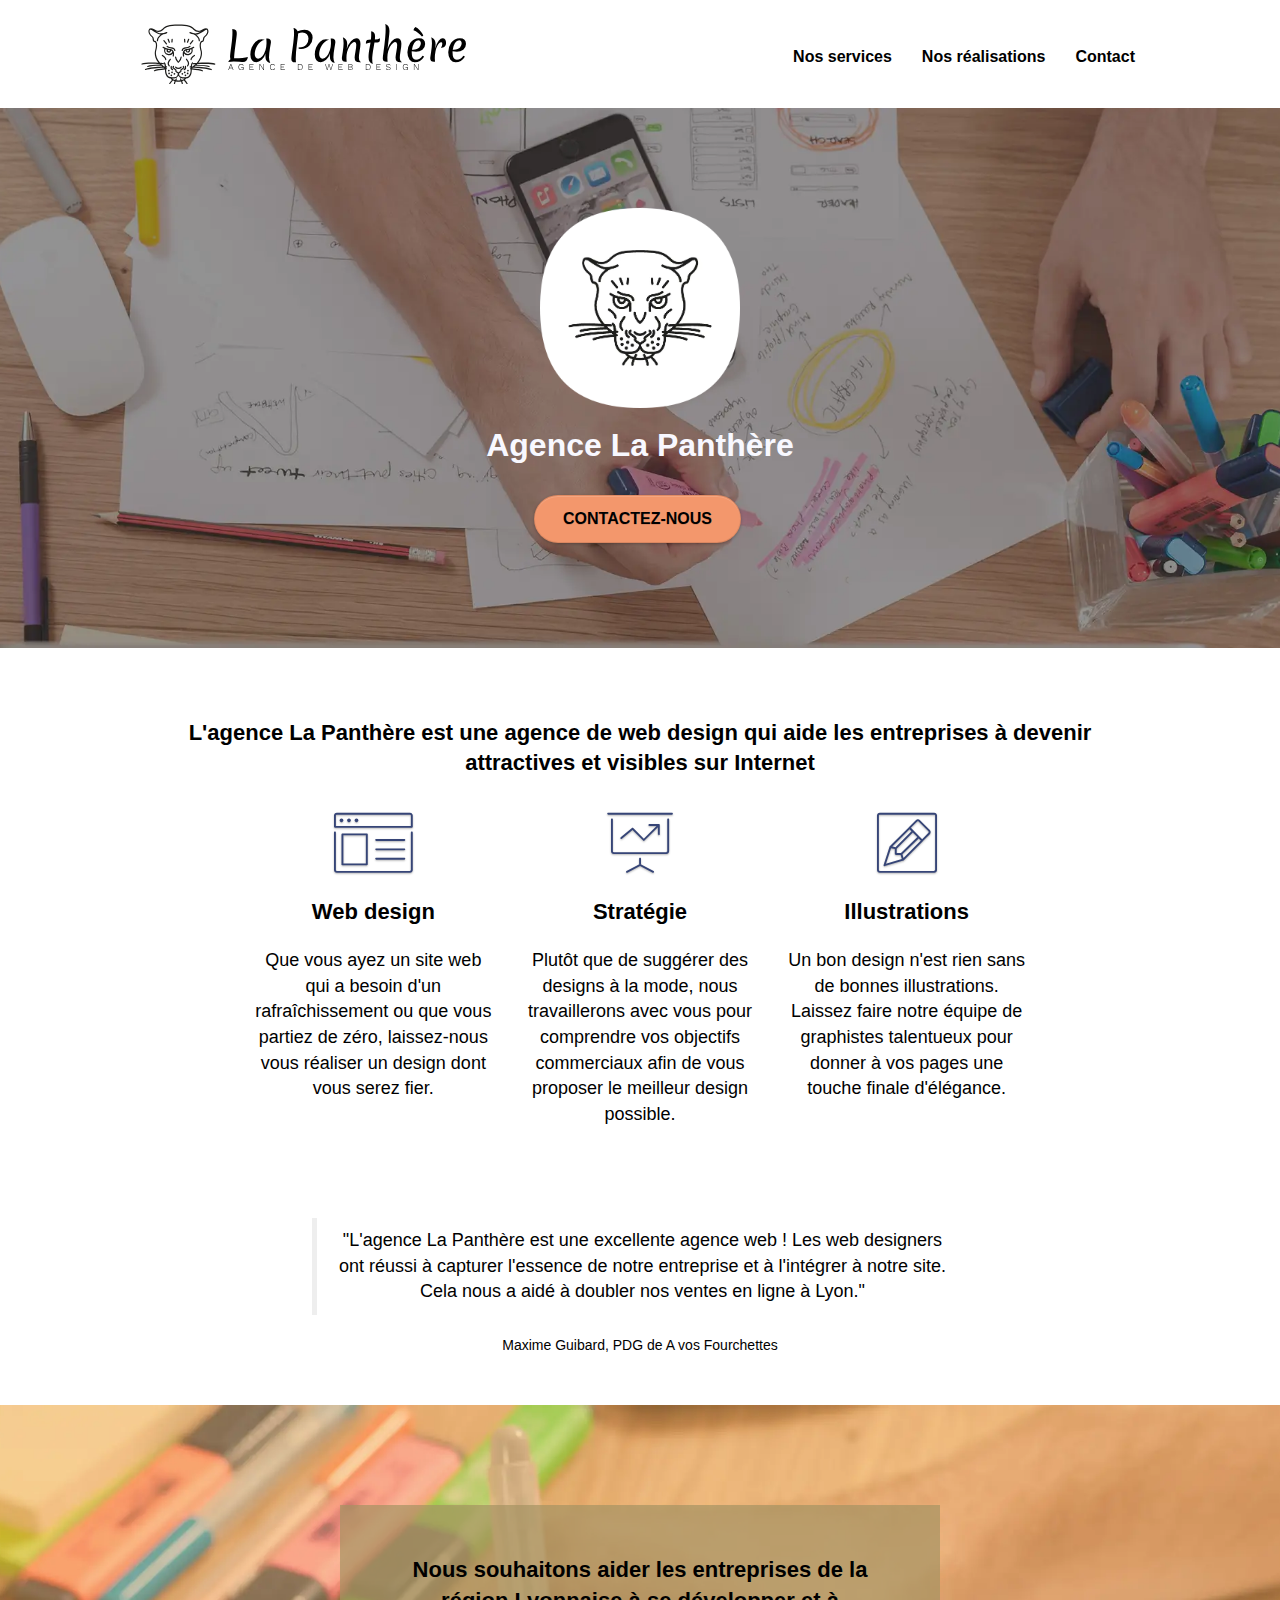
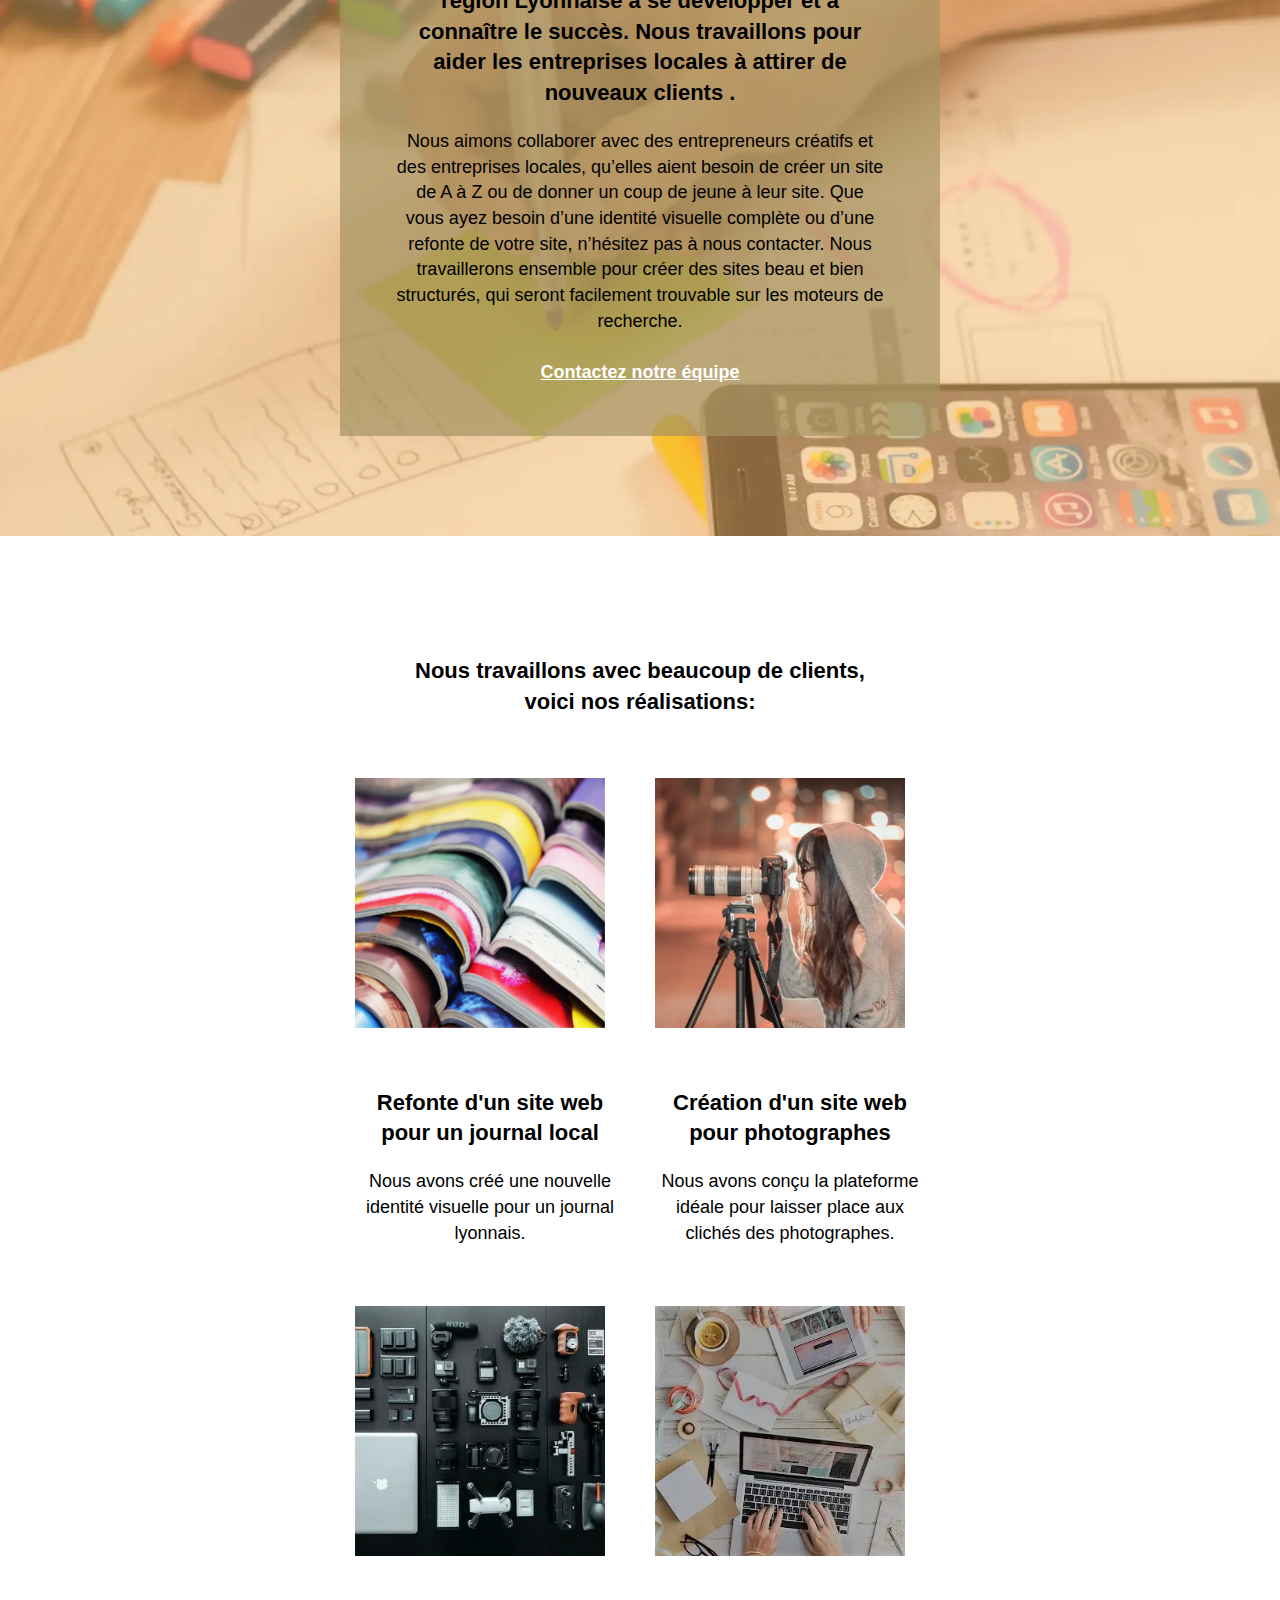
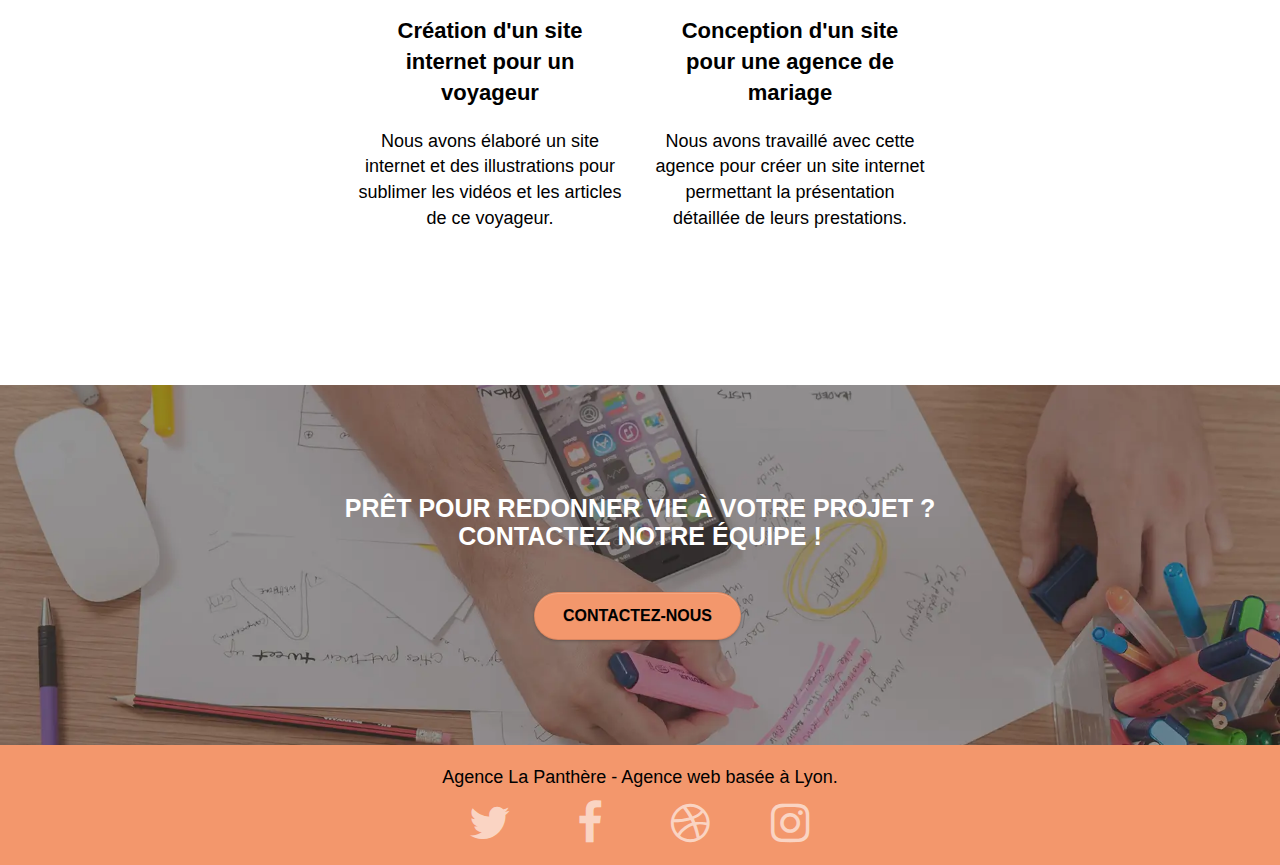
==== commit c98b45fa: "fautes de frappes" ====
--- a/index.html
+++ b/index.html
@@ -81,7 +81,7 @@
 			<div class="row">
 				<div class="col-sm-12 text-center" id="nos-services">
 					<h2>
-						La chouette agence est une agence de web design qui aide les entreprises à devenir 
+						L'agence  La Panthère est une agence de web design qui aide les entreprises à devenir 
 						attractives et visibles sur Internet
 					</h2>
 				</div>
--- a/style.css
+++ b/style.css
@@ -3,9 +3,11 @@
     padding: 0;
     background: #FFF;
     overflow-x: hidden;
-
-}
-
+}
+
+font-face {
+    font-display: swap;
+  }
 
 .nav-bar-2{
     list-style: none;
@@ -52,44 +54,6 @@
     padding: 20px 50px;
 }
 
-/*.bg-center,
-.bg-l-edge,
-.bg-r-edge,
-.bg-t-edge,
-.bg-b-edge,
-.bg-tl-edge,
-.bg-bl-edge,
-.bg-tr-edge,
-.bg-br-edge,
-.bg-repeat {
-    -webkit-background-size: auto!important;
-    -moz-background-size: auto!important;
-    -o-background-size: auto!important;
-    background-size: auto!important;
-}*/
-
-.bg-repeat {
-    background: repeat;
-}
-
-.bg-t-edge {
-    background: top no-repeat;
-}
-
-/*.bloc-bg-texture::before {
-    content: "";
-    background-size: 2px 2px;
-    position: absolute;
-    top: 0;
-    bottom: 0;
-    left: 0;
-    right: 0;
-}*/
-
-/*.texture-paper::before {
-    background: url("img/texture-paper.png");
-    background-size: 280px 280px;
-}*/
 
 .b-parallax {
     background-attachment: fixed;
@@ -364,7 +328,6 @@
     top: 50%;
     right: 20px;
     transform: translate(0, -50%);
-    /*-webkit-transform: translateY(-50%);*/
 }
 .nav > li .dropdown-menu a,
 .nav > li .dropdown-menu a:hover {
@@ -517,8 +480,8 @@
     transition: all .3s ease-in-out;
 }
 
-.scrollToTop span {
-    margin: 12px 0 0 12px;
+.scrollToTop .span {
+    margin: 2px 0 0 2px;
 }
 
 .showScrollTop {
@@ -918,7 +881,6 @@
     .site-navigation {
         position: inherit;
         transform: none;
-        display: flex;
     }
     .nav > li {
         margin-right: unset;
